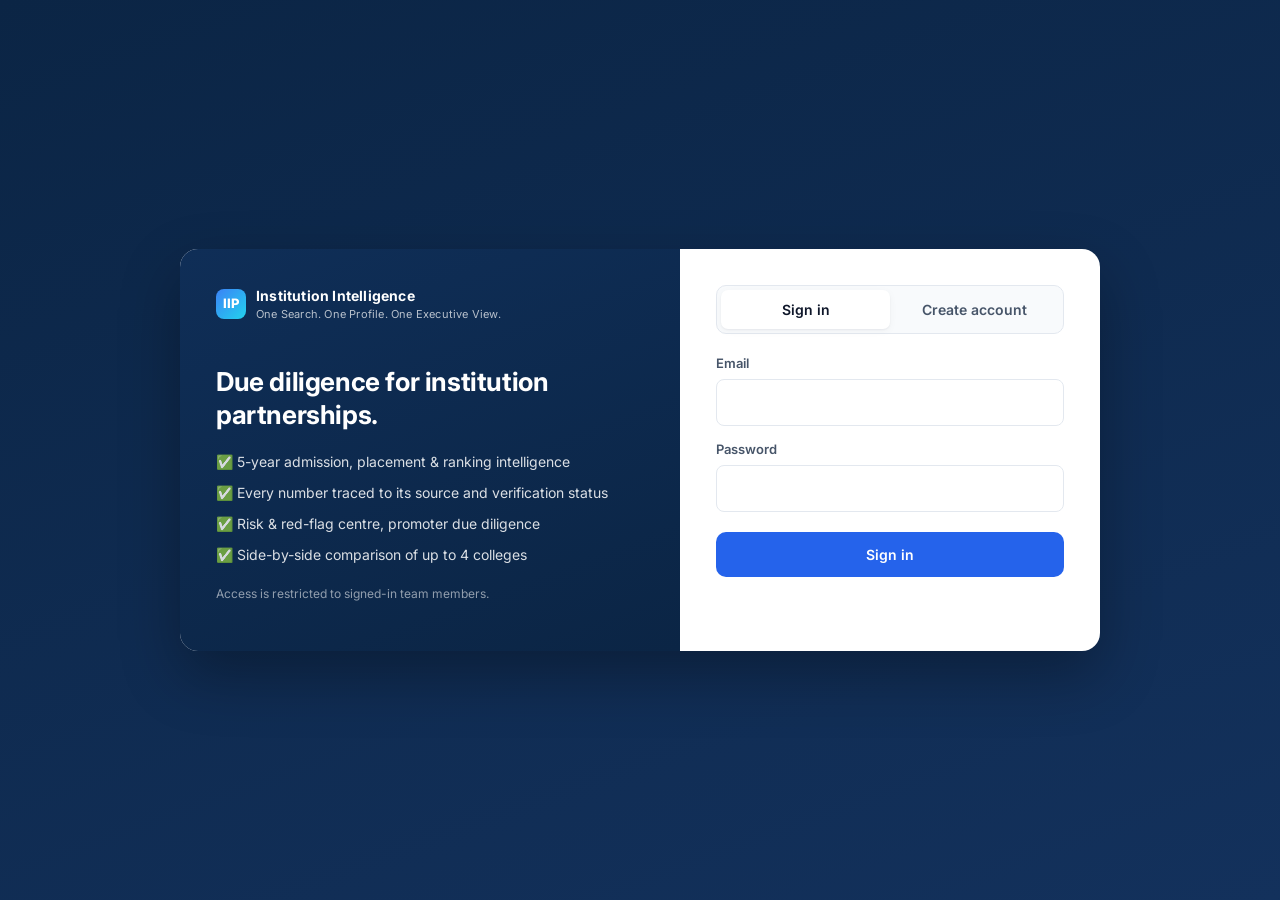
==== frontend/compare.html @ e21bea40 "Institution Intelligence Platform: frontend, Flask API, Supabase schema, deploy config Co-Authored-B" ====
<!DOCTYPE html>
<html lang="en">
<head>
  <meta charset="UTF-8">
  <meta name="viewport" content="width=device-width, initial-scale=1.0">
  <title>Compare Institutions · IIP</title>
  <link rel="preconnect" href="https://fonts.googleapis.com">
  <link href="https://fonts.googleapis.com/css2?family=Inter:wght@400;500;600;700;800&display=swap" rel="stylesheet">
  <link rel="stylesheet" href="css/styles.css">
</head>
<body>
  <header class="topbar">
    <a class="logo" href="index.html">
      <span class="logo-mark">IIP</span>
      <span>Institution Intelligence<small>One Search. One Profile. One Executive View.</small></span>
    </a>
    <nav class="topnav">
      <a href="index.html">Search</a>
      <a href="compare.html" class="active">Compare</a>
    </nav>
    <div class="user-menu" id="userMenu"></div>
  </header>
  <div class="sample-banner">Showing fictional sample data. No real institutions, people or organisations are represented.</div>

  <main class="container wide">
    <div class="section-head">
      <h2>⚖️ Compare institutions</h2>
      <button class="btn-ghost no-print" onclick="window.print()">🖨 Print comparison</button>
    </div>
    <div class="card picker no-print">
      <div class="picker-row" id="picked"></div>
      <select id="addSelect" aria-label="Add institution to compare"></select>
      <p class="small muted" style="margin:10px 0 0">Select 2–4 institutions. Best value in each row is highlighted in green. Hover values with a coloured dot to see their source.</p>
    </div>
    <div id="compare"></div>
  </main>

  <footer class="footer">Institution Intelligence Platform · College project prototype</footer>

  <script src="js/config.js"></script>
  <script src="js/utils.js"></script>
  <script src="js/auth.js"></script>
  <script src="js/api.js"></script>
  <script src="js/risk.js"></script>
  <script src="js/charts.js"></script>
  <script src="js/compare.js"></script>
</body>
</html>
---- frontend/css/styles.css ----
:root {
  --bg: #f4f6fa;
  --surface: #ffffff;
  --surface-2: #f8fafc;
  --border: #e3e8ef;
  --text: #0f172a;
  --text-2: #475569;
  --muted: #94a3b8;
  --brand: #0b2545;
  --brand-2: #13315c;
  --accent: #2563eb;
  --accent-soft: #e8efff;

  --green: #15803d;  --green-soft: #e7f6ec;
  --amber: #b45309;  --amber-soft: #fdf3e2;
  --red: #b91c1c;    --red-soft: #fdecec;
  --blue: #1d4ed8;   --blue-soft: #e8efff;
  --purple: #6d28d9; --purple-soft: #f1ebfe;

  --c1: #2563eb; --c2: #93b4f5; --c3: #0d9488; --c4: #f59e0b; --c5: #8b5cf6; --c6: #94a3b8;

  --radius: 12px;
  --shadow: 0 1px 2px rgba(15, 23, 42, .05), 0 2px 8px rgba(15, 23, 42, .04);
  --font: 'Inter', system-ui, -apple-system, 'Segoe UI', Roboto, sans-serif;
}

* { box-sizing: border-box; }
html { scroll-behavior: smooth; }
body { margin: 0; font-family: var(--font); background: var(--bg); color: var(--text); font-size: 14px; line-height: 1.5; }
a { color: var(--accent); text-decoration: none; }
a:hover { text-decoration: underline; }
h1, h2, h3, h4 { margin: 0; line-height: 1.25; }
.muted { color: var(--muted); }
.small { font-size: 12px; }
.num { font-variant-numeric: tabular-nums; }

/* ---------- Top bar ---------- */
.topbar {
  background: var(--brand); color: #fff; height: 60px; padding: 0 24px;
  display: flex; align-items: center; gap: 24px; position: sticky; top: 0; z-index: 50;
}
.logo { display: flex; align-items: center; gap: 10px; color: #fff; font-weight: 700; letter-spacing: .2px; }
.logo:hover { text-decoration: none; }
.logo-mark { width: 30px; height: 30px; border-radius: 8px; background: linear-gradient(135deg, #3b82f6, #22d3ee); display: grid; place-items: center; font-size: 13px; font-weight: 800; }
.logo small { display: block; font-weight: 400; font-size: 11px; opacity: .7; }
.topbar-search { flex: 1; max-width: 420px; position: relative; }
.topbar-search input { width: 100%; padding: 9px 14px 9px 36px; border-radius: 8px; border: 1px solid rgba(255,255,255,.15); background: rgba(255,255,255,.08); color: #fff; font: inherit; }
.topbar-search input::placeholder { color: rgba(255,255,255,.55); }
.topbar-search::before { content: '🔍'; position: absolute; left: 11px; top: 8px; font-size: 13px; opacity: .7; }

.sample-banner { background: var(--amber-soft); color: var(--amber); text-align: center; font-size: 12px; padding: 6px 16px; border-bottom: 1px solid #f6dfb5; }

/* ---------- Home ---------- */
.hero { background: linear-gradient(160deg, var(--brand) 0%, var(--brand-2) 100%); color: #fff; padding: 56px 24px 88px; text-align: center; }
.hero h1 { font-size: 34px; font-weight: 800; letter-spacing: -.5px; }
.hero p { color: rgba(255,255,255,.75); margin: 10px 0 0; font-size: 15px; }
.tagline { display: inline-block; margin-bottom: 14px; padding: 4px 12px; border-radius: 999px; background: rgba(255,255,255,.1); font-size: 12px; letter-spacing: .5px; text-transform: uppercase; }

.search-panel { max-width: 820px; margin: -52px auto 0; background: var(--surface); border-radius: 16px; box-shadow: 0 12px 32px rgba(15,23,42,.12); padding: 20px; position: relative; z-index: 2; }
.search-row { display: flex; gap: 10px; }
.search-row input { flex: 1; font: inherit; font-size: 16px; padding: 14px 16px; border: 1px solid var(--border); border-radius: 10px; outline: none; }
.search-row input:focus { border-color: var(--accent); box-shadow: 0 0 0 3px var(--accent-soft); }
.btn { font: inherit; font-weight: 600; border: 0; border-radius: 10px; padding: 0 22px; cursor: pointer; background: var(--accent); color: #fff; }
.btn:hover { filter: brightness(1.08); }
.btn-ghost { background: var(--surface); color: var(--text); border: 1px solid var(--border); padding: 8px 14px; border-radius: 8px; font-weight: 500; }
.chips { display: flex; flex-wrap: wrap; gap: 8px; margin-top: 14px; }
.chip { border: 1px solid var(--border); background: var(--surface-2); border-radius: 999px; padding: 5px 12px; font: inherit; font-size: 13px; cursor: pointer; color: var(--text-2); }
.chip.active { background: var(--accent); border-color: var(--accent); color: #fff; }
.suggest { position: absolute; left: 20px; right: 20px; top: 74px; background: var(--surface); border: 1px solid var(--border); border-radius: 10px; box-shadow: var(--shadow); overflow: hidden; display: none; z-index: 5; }
.suggest a { display: flex; justify-content: space-between; padding: 10px 14px; color: var(--text); border-bottom: 1px solid var(--border); }
.suggest a:hover, .suggest a.hl { background: var(--accent-soft); text-decoration: none; }
.suggest a span { color: var(--muted); font-size: 12px; }

.container { max-width: 1180px; margin: 0 auto; padding: 32px 24px 64px; }
.section-head { display: flex; align-items: baseline; justify-content: space-between; margin-bottom: 14px; }
.section-head h2 { font-size: 18px; }

.workflow { display: flex; flex-wrap: wrap; gap: 6px; align-items: center; justify-content: center; margin: 28px 0 8px; color: var(--text-2); font-size: 12px; }
.workflow span { background: var(--surface); border: 1px solid var(--border); padding: 5px 10px; border-radius: 6px; }
.workflow b { color: var(--muted); font-weight: 400; }

.results { display: grid; grid-template-columns: repeat(auto-fill, minmax(340px, 1fr)); gap: 16px; }
.inst-card { background: var(--surface); border: 1px solid var(--border); border-radius: var(--radius); padding: 18px; box-shadow: var(--shadow); color: var(--text); display: block; transition: transform .15s, box-shadow .15s; }
.inst-card:hover { text-decoration: none; transform: translateY(-2px); box-shadow: 0 8px 20px rgba(15,23,42,.08); }
.inst-card h3 { font-size: 15px; }
.inst-card .meta { color: var(--text-2); font-size: 12px; margin: 4px 0 14px; }
.inst-card .stats { display: grid; grid-template-columns: repeat(3, 1fr); gap: 10px; border-top: 1px solid var(--border); padding-top: 12px; }
.inst-card .stats div { font-size: 11px; color: var(--muted); text-transform: uppercase; letter-spacing: .4px; }
.inst-card .stats b { display: block; font-size: 16px; color: var(--text); text-transform: none; letter-spacing: 0; }
.card-top { display: flex; justify-content: space-between; gap: 12px; align-items: flex-start; }
.empty { text-align: center; padding: 48px; color: var(--text-2); background: var(--surface); border: 1px dashed var(--border); border-radius: var(--radius); }

.sources-grid { display: grid; grid-template-columns: repeat(auto-fit, minmax(200px, 1fr)); gap: 12px; margin-top: 40px; }
.source-layer { background: var(--surface); border: 1px solid var(--border); border-radius: var(--radius); padding: 14px 16px; }
.source-layer h4 { font-size: 13px; margin-bottom: 6px; }
.source-layer ul { margin: 0; padding-left: 16px; color: var(--text-2); font-size: 12px; }

/* ---------- Pills / badges ---------- */
.pill { display: inline-flex; align-items: center; gap: 5px; padding: 3px 10px; border-radius: 999px; font-size: 12px; font-weight: 600; white-space: nowrap; }
.pill.red, .flag.critical { background: var(--red-soft); color: var(--red); }
.pill.amber, .flag.attention { background: var(--amber-soft); color: var(--amber); }
.pill.green, .flag.ok { background: var(--green-soft); color: var(--green); }
.pill.blue { background: var(--blue-soft); color: var(--blue); }
.pill.grey { background: var(--surface-2); color: var(--text-2); border: 1px solid var(--border); }

.badge { display: inline-block; font-size: 11px; font-weight: 600; padding: 2px 8px; border-radius: 6px; white-space: nowrap; }
.st-verified { background: var(--green-soft); color: var(--green); }
.st-govt { background: var(--blue-soft); color: var(--blue); }
.st-self { background: var(--amber-soft); color: var(--amber); }
.st-unverified { background: var(--red-soft); color: var(--red); }
.st-internal { background: var(--purple-soft); color: var(--purple); }

/* Evidence value with tooltip */
.ev { position: relative; cursor: help; border-bottom: 1px dotted var(--muted); white-space: nowrap; outline: none; }
.ev-dot { display: inline-block; width: 7px; height: 7px; border-radius: 50%; margin-left: 5px; vertical-align: middle; position: relative; top: -1px; }
.ev-dot.st-verified { background: var(--green); }
.ev-dot.st-govt { background: var(--blue); }
.ev-dot.st-self { background: #f59e0b; }
.ev-dot.st-unverified { background: var(--red); }
.ev-dot.st-internal { background: var(--purple); }
.ev-tip { display: none; position: absolute; bottom: calc(100% + 8px); left: 50%; transform: translateX(-50%); background: #0f172a; color: #e2e8f0; font-size: 11.5px; font-weight: 400; line-height: 1.5; padding: 8px 10px; border-radius: 8px; white-space: nowrap; z-index: 40; box-shadow: 0 6px 16px rgba(0,0,0,.2); text-align: left; }
.ev-tip b { color: #fff; }
.ev:hover .ev-tip, .ev:focus .ev-tip { display: block; }

/* ---------- Profile layout ---------- */
.layout { display: grid; grid-template-columns: 220px 1fr; gap: 24px; max-width: 1320px; margin: 0 auto; padding: 24px; }
.sidenav { position: sticky; top: 84px; align-self: start; }
.sidenav a { display: flex; gap: 10px; align-items: center; padding: 8px 12px; border-radius: 8px; color: var(--text-2); font-size: 13px; }
.sidenav a:hover { background: var(--surface); text-decoration: none; color: var(--text); }
.sidenav a.active { background: var(--accent-soft); color: var(--accent); font-weight: 600; }
.sidenav .count { margin-left: auto; font-size: 11px; font-weight: 700; padding: 0 6px; border-radius: 999px; background: var(--red-soft); color: var(--red); }
.sidenav-actions { margin-top: 16px; padding-top: 16px; border-top: 1px solid var(--border); display: grid; gap: 8px; }

.profile-head { background: var(--surface); border: 1px solid var(--border); border-radius: var(--radius); padding: 22px 24px; box-shadow: var(--shadow); display: flex; gap: 20px; justify-content: space-between; align-items: flex-start; margin-bottom: 20px; }
.profile-head h1 { font-size: 22px; letter-spacing: -.3px; }
.profile-head .meta { color: var(--text-2); margin-top: 6px; display: flex; flex-wrap: wrap; gap: 6px 16px; font-size: 13px; }
.breadcrumb { font-size: 12px; color: var(--muted); margin-bottom: 8px; }

.card { background: var(--surface); border: 1px solid var(--border); border-radius: var(--radius); box-shadow: var(--shadow); padding: 20px 22px; margin-bottom: 20px; scroll-margin-top: 80px; }
.card > h2 { font-size: 17px; display: flex; align-items: center; gap: 10px; margin-bottom: 4px; }
.card > .sub { color: var(--text-2); font-size: 13px; margin: 0 0 18px; }
.card h3 { font-size: 13px; text-transform: uppercase; letter-spacing: .5px; color: var(--text-2); margin: 22px 0 10px; }

.grid-2 { display: grid; grid-template-columns: 1fr 1fr; gap: 20px; }
.grid-3 { display: grid; grid-template-columns: repeat(3, 1fr); gap: 16px; }
.grid-4 { display: grid; grid-template-columns: repeat(4, 1fr); gap: 12px; }

.kpi { background: var(--surface-2); border: 1px solid var(--border); border-radius: 10px; padding: 12px 14px; }
.kpi .k-label { font-size: 11px; text-transform: uppercase; letter-spacing: .5px; color: var(--muted); font-weight: 600; }
.kpi .k-value { font-size: 20px; font-weight: 700; margin-top: 4px; display: flex; align-items: center; gap: 8px; }
.kpi .k-sub { font-size: 12px; color: var(--text-2); margin-top: 2px; }

.panel { border: 1px solid var(--border); border-radius: 10px; padding: 14px 16px; }
.panel h4 { font-size: 12px; text-transform: uppercase; letter-spacing: .5px; color: var(--text-2); margin-bottom: 10px; }

/* Executive view */
.exec-grid { display: grid; grid-template-columns: 1.1fr 1fr 1fr; gap: 16px; }
.kv { width: 100%; border-collapse: collapse; }
.kv td { padding: 6px 0; border-bottom: 1px solid var(--border); vertical-align: top; }
.kv tr:last-child td { border-bottom: 0; }
.kv td:first-child { color: var(--text-2); width: 50%; }
.kv td:last-child { font-weight: 600; text-align: right; }
.reg-strip { display: flex; flex-wrap: wrap; gap: 8px; }
.ceo { display: grid; grid-template-columns: repeat(5, 1fr); gap: 10px; margin-top: 16px; }
.ceo div { background: var(--brand); color: #fff; border-radius: 10px; padding: 12px; text-align: center; }
.ceo span { display: block; font-size: 11px; opacity: .7; text-transform: uppercase; letter-spacing: .5px; }
.ceo b { display: block; font-size: 15px; margin-top: 4px; }
.risk-list { list-style: none; margin: 0; padding: 0; display: grid; gap: 6px; }
.risk-list li { font-size: 13px; padding: 6px 10px; border-radius: 8px; }

.trend { font-weight: 800; }
.trend.up { color: var(--green); }
.trend.down { color: var(--red); }
.trend.flat { color: var(--amber); }

/* Tables */
.table-wrap { overflow-x: auto; }
table.data { width: 100%; border-collapse: collapse; font-size: 13px; }
table.data th { text-align: left; font-size: 11px; text-transform: uppercase; letter-spacing: .5px; color: var(--text-2); font-weight: 600; padding: 9px 10px; background: var(--surface-2); border-bottom: 1px solid var(--border); white-space: nowrap; }
table.data td { padding: 10px; border-bottom: 1px solid var(--border); }
table.data td:first-child { white-space: nowrap; }
table.data td.r, table.data th.r { text-align: right; }
table.data tr:last-child td { border-bottom: 0; }
table.data tr.dim td { color: var(--muted); }

/* Variance callout */
.variance { display: grid; grid-template-columns: repeat(3, 1fr) 1.4fr; border: 1px solid var(--border); border-radius: 10px; overflow: hidden; }
.variance > div { padding: 14px 16px; border-right: 1px solid var(--border); }
.variance > div:last-child { border-right: 0; }
.variance .k-label { font-size: 11px; text-transform: uppercase; letter-spacing: .5px; color: var(--muted); font-weight: 600; }
.variance .k-value { font-size: 20px; font-weight: 700; margin-top: 4px; }
.variance .verdict { display: flex; align-items: center; }

/* Charts */
.chart { width: 100%; height: auto; display: block; }
.chart .grid { stroke: var(--border); }
.chart .axis { fill: var(--muted); font-size: 14px; font-family: var(--font); }
.chart .pt-label { fill: var(--text-2); font-size: 13px; font-weight: 600; font-family: var(--font); }
.chart .line { fill: none; stroke-width: 2.5; }
.chart .line.dashed { stroke-dasharray: 6 5; }
.legend { display: flex; flex-wrap: wrap; gap: 14px; font-size: 12px; color: var(--text-2); margin-top: 6px; }
.legend i { display: inline-block; width: 12px; height: 10px; border-radius: 3px; margin-right: 6px; vertical-align: middle; }
.donut-wrap { display: flex; align-items: center; gap: 20px; }
.donut { width: 140px; flex-shrink: 0; }
.donut-legend { list-style: none; padding: 0; margin: 0; display: grid; gap: 6px; flex: 1; font-size: 13px; }
.donut-legend li { display: flex; align-items: center; gap: 8px; }
.donut-legend i { width: 10px; height: 10px; border-radius: 3px; }
.donut-legend b { margin-left: auto; }
.hbars { display: grid; gap: 8px; }
.hbar { display: grid; grid-template-columns: minmax(90px, 32%) 1fr 72px; gap: 10px; align-items: center; font-size: 13px; }
.hbar-label { line-height: 1.6; }
.hbar-track { height: 10px; background: var(--surface-2); border: 1px solid var(--border); border-radius: 999px; overflow: hidden; }
.hbar-fill { display: block; height: 100%; background: var(--c1); border-radius: 999px; }
.hbar-fill.warn { background: var(--c4); }
.hbar-fill.bad { background: var(--red); }
.hbar-val { text-align: right; font-variant-numeric: tabular-nums; color: var(--text-2); }
.spark { width: 90px; height: 26px; }
.spark polyline { fill: none; stroke-width: 2; }

.tag { font-size: 10px; font-weight: 700; padding: 1px 6px; border-radius: 4px; margin-left: 6px; text-transform: uppercase; }
.tag.new { background: var(--green-soft); color: var(--green); }
.tag.disc { background: var(--red-soft); color: var(--red); }

/* NIRF timeline */
.timeline { display: grid; grid-template-columns: 140px repeat(5, 1fr); align-items: center; gap: 0; border: 1px solid var(--border); border-radius: 10px; overflow: hidden; }
.timeline > div { padding: 10px 12px; border-bottom: 1px solid var(--border); font-size: 13px; text-align: center; }
.timeline > div.tl-cat { text-align: left; font-weight: 600; background: var(--surface-2); }
.timeline > div.tl-head { background: var(--surface-2); font-size: 11px; color: var(--text-2); font-weight: 600; text-transform: uppercase; }
.timeline .nr { color: var(--muted); }
.timeline .rk { font-weight: 700; color: var(--accent); }

/* Recruiter chips */
.tags { display: flex; flex-wrap: wrap; gap: 6px; }
.tags span { background: var(--surface-2); border: 1px solid var(--border); padding: 4px 10px; border-radius: 6px; font-size: 12px; }

/* Legal */
.legal-legend { display: grid; grid-template-columns: repeat(4, 1fr); gap: 8px; margin-bottom: 14px; }
.legal-legend div { font-size: 11.5px; color: var(--text-2); padding: 8px 10px; background: var(--surface-2); border-radius: 8px; border: 1px solid var(--border); }
.legal-legend b { display: block; color: var(--text); font-size: 12px; }
.ltype { font-size: 11px; font-weight: 700; padding: 2px 8px; border-radius: 6px; white-space: nowrap; }
.ltype.sev0 { background: var(--green-soft); color: var(--green); }
.ltype.sev1 { background: var(--surface-2); color: var(--text-2); border: 1px solid var(--border); }
.ltype.sev2 { background: var(--amber-soft); color: var(--amber); }
.ltype.sev3, .ltype.sev4 { background: var(--red-soft); color: var(--red); }
.people { display: grid; gap: 6px; }
.people div { display: flex; justify-content: space-between; font-size: 13px; border-bottom: 1px dashed var(--border); padding-bottom: 6px; }
.people span { color: var(--text-2); }
.callout { background: var(--surface-2); border-left: 3px solid var(--accent); padding: 10px 14px; border-radius: 0 8px 8px 0; font-size: 13px; color: var(--text-2); }

/* Risk centre */
.risk-cols { display: grid; grid-template-columns: repeat(3, 1fr); gap: 16px; }
.risk-col h4 { font-size: 13px; margin-bottom: 10px; display: flex; align-items: center; gap: 8px; }
.flag { border-radius: 10px; padding: 10px 12px; margin-bottom: 8px; }
.flag b { display: block; font-size: 13px; }
.flag p { margin: 2px 0 0; font-size: 12px; opacity: .9; }
.flag a { font-size: 11px; color: inherit; text-decoration: underline; }
.criteria { list-style: none; padding: 0; margin: 0; display: grid; gap: 4px; font-size: 13px; }

/* Source filter */
.filter-row { display: flex; gap: 8px; flex-wrap: wrap; margin-bottom: 12px; }

.loading { padding: 80px; text-align: center; color: var(--muted); }
.footer { text-align: center; color: var(--muted); font-size: 12px; padding: 24px; }

/* ---------- Top nav + user menu ---------- */
.topnav { display: flex; gap: 4px; }
.topnav a { color: rgba(255,255,255,.7); padding: 6px 12px; border-radius: 8px; font-weight: 500; }
.topnav a:hover { color: #fff; background: rgba(255,255,255,.08); text-decoration: none; }
.topnav a.active { color: #fff; background: rgba(255,255,255,.14); }
.topbar-search { margin-left: auto; }
.user-menu { margin-left: auto; display: flex; align-items: center; gap: 10px; color: #fff; font-size: 13px; white-space: nowrap; }
.topbar-search + .user-menu { margin-left: 0; }
.avatar { width: 30px; height: 30px; border-radius: 50%; background: linear-gradient(135deg, #3b82f6, #22d3ee); display: grid; place-items: center; font-weight: 700; }
.link-btn { background: none; border: 0; color: inherit; font: inherit; cursor: pointer; text-decoration: underline; opacity: .8; padding: 0; }
.link-btn:hover { opacity: 1; }
.btn { display: inline-flex; align-items: center; justify-content: center; }
a.btn:hover { text-decoration: none; }
.btn.disabled { opacity: .45; cursor: not-allowed; }
.btn-block { width: 100%; padding: 12px; }

/* ---------- Result card + compare toggle ---------- */
.inst-card { position: relative; }
.card-link { color: var(--text); }
.card-link::after { content: ''; position: absolute; inset: 0; border-radius: var(--radius); }
.card-link:hover { text-decoration: none; }
.cmp-toggle { position: relative; z-index: 1; display: inline-flex; align-items: center; gap: 6px; margin-top: 12px; font-size: 12px; color: var(--text-2); cursor: pointer; padding: 4px 10px 4px 6px; border: 1px solid var(--border); border-radius: 999px; background: var(--surface-2); }
.cmp-toggle:has(input:checked) { background: var(--accent-soft); border-color: var(--accent); color: var(--accent); font-weight: 600; }
.compare-tray { position: fixed; bottom: 20px; left: 50%; transform: translateX(-50%); z-index: 60; background: var(--brand); color: #fff; border-radius: 14px; padding: 10px 10px 10px 18px; display: flex; align-items: center; gap: 14px; box-shadow: 0 12px 32px rgba(15,23,42,.3); max-width: calc(100% - 32px); }
.compare-tray[hidden] { display: none; }
.compare-tray .tray-items { display: flex; gap: 6px; flex-wrap: wrap; }
.compare-tray .btn { padding: 9px 18px; }

/* ---------- Compare page ---------- */
.container.wide { max-width: 1320px; }
.picker { display: flex; flex-wrap: wrap; align-items: center; gap: 12px; }
.picker > p { flex-basis: 100%; }
.picker-row { display: flex; flex-wrap: wrap; gap: 8px; flex: 1; }
.picker select { font: inherit; padding: 9px 12px; border: 1px solid var(--border); border-radius: 8px; background: var(--surface); min-width: 280px; }
.pick-chip { display: inline-flex; align-items: center; gap: 8px; padding: 6px 6px 6px 12px; border: 1px solid var(--border); border-radius: 999px; background: var(--surface-2); font-weight: 500; }
.pick-chip button { border: 0; background: var(--border); width: 22px; height: 22px; border-radius: 50%; cursor: pointer; font-size: 14px; line-height: 1; color: var(--text-2); }
.pick-chip button:hover { background: var(--red-soft); color: var(--red); }
.dot { display: inline-block; width: 10px; height: 10px; border-radius: 50%; flex-shrink: 0; }
table.cmp-table th { vertical-align: top; text-transform: none; letter-spacing: 0; font-size: 13px; min-width: 200px; white-space: normal; }
.cmp-table th.row-label, .cmp-table td.row-label { min-width: 200px; color: var(--text-2); font-weight: 500; }
.cmp-head { display: flex; align-items: center; gap: 8px; font-weight: 700; }
.cmp-head a { color: var(--text); }
.cmp-table tr.group td { background: var(--surface-2); font-size: 11px; text-transform: uppercase; letter-spacing: .6px; font-weight: 700; color: var(--brand-2); padding: 8px 10px; }
.cmp-table td.best { background: var(--green-soft); font-weight: 700; }
.cmp-table td.best::after { content: ' ★'; color: var(--green); font-size: 11px; }
.cmp-flags { display: grid; gap: 16px; }
.cmp-flags h4 { display: flex; align-items: center; gap: 8px; margin-bottom: 10px; font-size: 14px; }

/* ---------- Auth page ---------- */
.auth-page { background: linear-gradient(160deg, var(--brand) 0%, var(--brand-2) 100%); min-height: 100vh; display: grid; place-items: center; padding: 24px 16px; }
.auth-shell { display: grid; grid-template-columns: 1fr 420px; max-width: 920px; width: 100%; background: var(--surface); border-radius: 18px; overflow: hidden; box-shadow: 0 24px 60px rgba(0,0,0,.3); }
.auth-brand { background: linear-gradient(160deg, #0f2e57, #0b2545); color: #fff; padding: 36px; display: flex; flex-direction: column; gap: 20px; }
.auth-brand h1 { font-size: 26px; letter-spacing: -.4px; margin-top: 24px; }
.auth-brand ul { list-style: none; padding: 0; margin: 0; display: grid; gap: 10px; color: rgba(255,255,255,.85); }
.auth-brand .small { color: rgba(255,255,255,.55); margin-top: auto; }
.auth-card { padding: 36px; }
.auth-tabs { display: grid; grid-template-columns: 1fr 1fr; background: var(--surface-2); border: 1px solid var(--border); border-radius: 10px; padding: 4px; margin-bottom: 20px; }
.auth-tabs button { font: inherit; font-weight: 600; border: 0; background: none; padding: 9px; border-radius: 7px; cursor: pointer; color: var(--text-2); }
.auth-tabs button.active { background: var(--surface); color: var(--text); box-shadow: var(--shadow); }
.auth-form { display: grid; gap: 14px; }
.auth-form[hidden] { display: none; }
.auth-form label { display: grid; gap: 6px; font-size: 13px; font-weight: 600; color: var(--text-2); }
.auth-form input { font: inherit; font-size: 15px; padding: 11px 12px; border: 1px solid var(--border); border-radius: 8px; color: var(--text); }
.auth-form input:focus { outline: none; border-color: var(--accent); box-shadow: 0 0 0 3px var(--accent-soft); }
.auth-form .hint { font-weight: 400; font-size: 12px; color: var(--muted); }
.auth-form .btn { margin-top: 6px; }
.btn:disabled { opacity: .6; cursor: wait; }
.alert { padding: 10px 12px; border-radius: 8px; font-size: 13px; margin-bottom: 14px; }
.alert.error { background: var(--red-soft); color: var(--red); }
.alert.success { background: var(--green-soft); color: var(--green); }

/* ---------- Responsive ---------- */
@media (max-width: 1100px) {
  .exec-grid { grid-template-columns: 1fr 1fr; }
  .exec-grid > :first-child { grid-column: 1 / -1; }
  .grid-4 { grid-template-columns: repeat(2, 1fr); }
}
@media (max-width: 900px) {
  .layout { grid-template-columns: 1fr; padding: 16px; }
  .sidenav { position: static; display: flex; overflow-x: auto; gap: 4px; }
  .sidenav a { white-space: nowrap; }
  .sidenav-actions { display: none; }
  .grid-2, .grid-3, .exec-grid, .risk-cols { grid-template-columns: 1fr; }
  .ceo { grid-template-columns: repeat(2, 1fr); }
  .variance { grid-template-columns: 1fr 1fr; }
  .legal-legend { grid-template-columns: 1fr 1fr; }
  .profile-head { flex-direction: column; }
  .topbar-search { display: none; }
  .topnav a { padding: 6px 8px; }
  .user-name { display: none; }
  .auth-shell { grid-template-columns: 1fr; }
  .auth-brand { display: none; }
}
@media (max-width: 560px) {
  .container { padding: 24px 16px; }
  .hero h1 { font-size: 26px; }
  .search-row { flex-direction: column; }
  .search-row .btn { padding: 12px; }
  .results { grid-template-columns: 1fr; }
  .grid-4 { grid-template-columns: 1fr 1fr; }
  .hbar { grid-template-columns: 110px 1fr 70px; }
  .timeline { grid-template-columns: 100px repeat(5, 1fr); font-size: 11px; }
}

/* ---------- Print = Executive Brief ---------- */
@media print {
  .topbar, .sidenav, .sample-banner, .no-print { display: none !important; }
  .layout { display: block; padding: 0; }
  body { background: #fff; font-size: 12px; }
  .card, .profile-head { box-shadow: none; break-inside: avoid; }
  .ev { border-bottom: 0; }
  .ev-tip { display: none !important; }
}
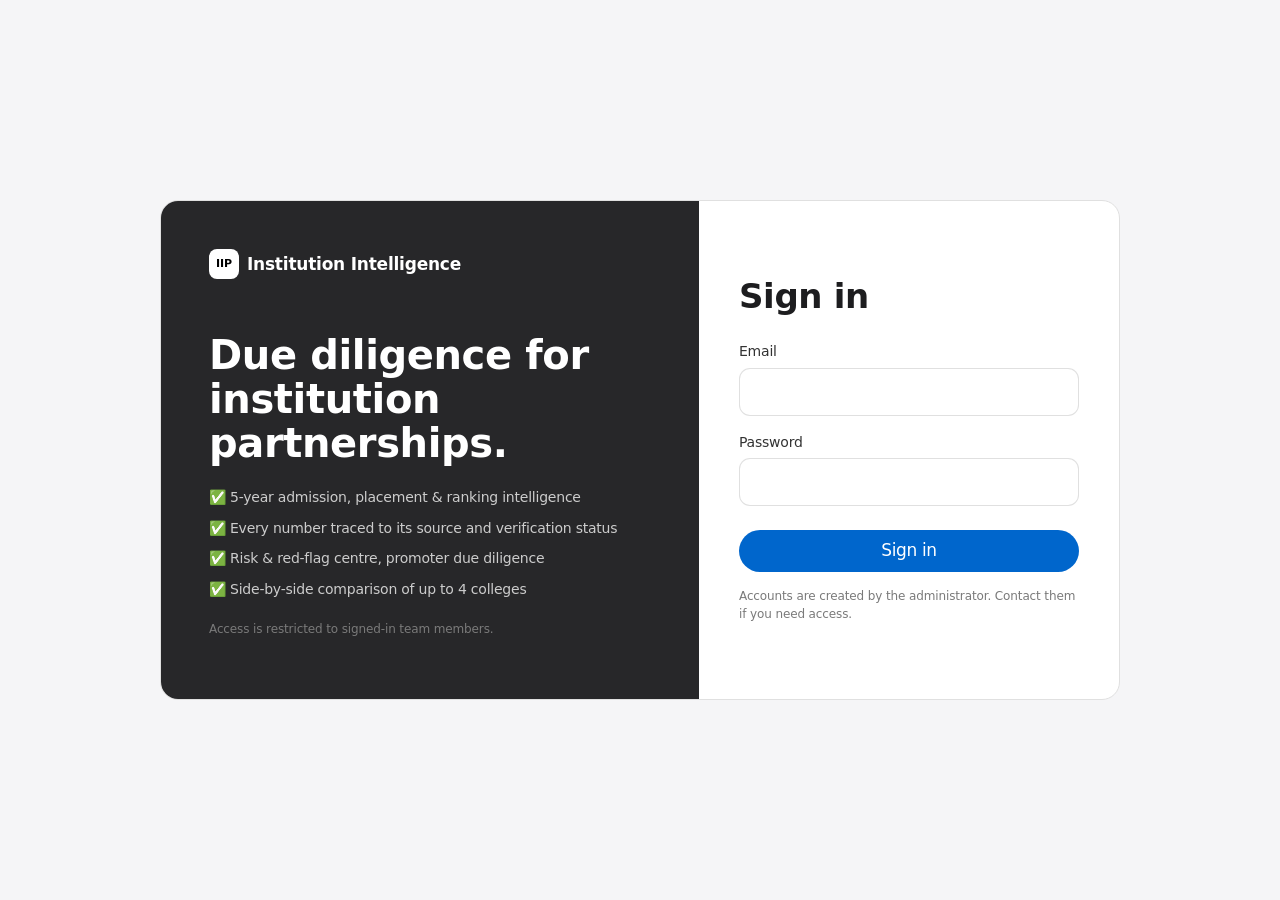
==== commit 14be88ea: "Redesign frontend: gallery-style tiles, single Action Blue accent, tight display type Co-Authored-By" ====
--- a/frontend/compare.html
+++ b/frontend/compare.html
@@ -5,7 +5,7 @@
   <meta name="viewport" content="width=device-width, initial-scale=1.0">
   <title>Compare Institutions · IIP</title>
   <link rel="preconnect" href="https://fonts.googleapis.com">
-  <link href="https://fonts.googleapis.com/css2?family=Inter:wght@400;500;600;700;800&display=swap" rel="stylesheet">
+  <link href="https://fonts.googleapis.com/css2?family=Inter:wght@300;400;600;700&display=swap" rel="stylesheet">
   <link rel="stylesheet" href="css/styles.css">
 </head>
 <body>
@@ -20,22 +20,30 @@
     </nav>
     <div class="user-menu" id="userMenu"></div>
   </header>
-  <div class="sample-banner">Showing fictional sample data. No real institutions, people or organisations are represented.</div>
 
-  <main class="container wide">
-    <div class="section-head">
-      <h2>⚖️ Compare institutions</h2>
-      <button class="btn-ghost no-print" onclick="window.print()">🖨 Print comparison</button>
+  <div class="subnav">
+    <span class="subnav-title">Compare</span>
+    <div class="subnav-actions">
+      <a href="index.html">Find institutions</a>
+      <button type="button" class="btn" onclick="window.print()">Print comparison</button>
     </div>
+  </div>
+
+  <section class="tile tile-parchment" style="padding-bottom:40px">
+    <h1>Side by side.</h1>
+    <p class="lead">Choose two to four institutions. The strongest value in every row is highlighted.</p>
+  </section>
+
+  <main class="container wide" style="padding-top:0">
     <div class="card picker no-print">
       <div class="picker-row" id="picked"></div>
       <select id="addSelect" aria-label="Add institution to compare"></select>
-      <p class="small muted" style="margin:10px 0 0">Select 2–4 institutions. Best value in each row is highlighted in green. Hover values with a coloured dot to see their source.</p>
+      <p class="small muted" style="margin:4px 0 0">Hover any value with a coloured dot to see its source and verification status.</p>
     </div>
     <div id="compare"></div>
   </main>
 
-  <footer class="footer">Institution Intelligence Platform · College project prototype</footer>
+  <footer class="footer">Institution Intelligence Platform · Fictional sample data — no real institutions, people or organisations are represented.</footer>
 
   <script src="js/config.js"></script>
   <script src="js/utils.js"></script>
--- a/frontend/css/styles.css
+++ b/frontend/css/styles.css
@@ -1,377 +1,550 @@
+/*
+ * Design language: photography-free "gallery" chassis — near-invisible UI,
+ * alternating light / parchment / near-black full-bleed tiles, tight display type,
+ * one interactive colour (Action Blue). Status colours are reserved for risk meaning only.
+ */
 :root {
-  --bg: #f4f6fa;
-  --surface: #ffffff;
-  --surface-2: #f8fafc;
-  --border: #e3e8ef;
-  --text: #0f172a;
-  --text-2: #475569;
-  --muted: #94a3b8;
-  --brand: #0b2545;
-  --brand-2: #13315c;
-  --accent: #2563eb;
-  --accent-soft: #e8efff;
-
-  --green: #15803d;  --green-soft: #e7f6ec;
-  --amber: #b45309;  --amber-soft: #fdf3e2;
-  --red: #b91c1c;    --red-soft: #fdecec;
-  --blue: #1d4ed8;   --blue-soft: #e8efff;
-  --purple: #6d28d9; --purple-soft: #f1ebfe;
-
-  --c1: #2563eb; --c2: #93b4f5; --c3: #0d9488; --c4: #f59e0b; --c5: #8b5cf6; --c6: #94a3b8;
-
-  --radius: 12px;
-  --shadow: 0 1px 2px rgba(15, 23, 42, .05), 0 2px 8px rgba(15, 23, 42, .04);
-  --font: 'Inter', system-ui, -apple-system, 'Segoe UI', Roboto, sans-serif;
+  /* Interactive — the single accent */
+  --primary: #0066cc;
+  --primary-focus: #0071e3;
+  --primary-on-dark: #2997ff;
+
+  /* Text */
+  --ink: #1d1d1f;
+  --ink-80: #333333;
+  --ink-48: #7a7a7a;
+  --body-on-dark: #ffffff;
+  --body-muted-dark: #cccccc;
+
+  /* Surfaces */
+  --canvas: #ffffff;
+  --parchment: #f5f5f7;
+  --pearl: #fafafc;
+  --tile-1: #272729;
+  --tile-2: #2a2a2c;
+  --tile-3: #252527;
+  --black: #000000;
+  --chip: #d2d2d7;
+
+  /* Lines */
+  --divider-soft: #f0f0f0;
+  --hairline: #e0e0e0;
+
+  /* Status (meaning only — never used for interaction) */
+  --green: #1f7a35;  --green-soft: #e8f5ec;
+  --amber: #a35200;  --amber-soft: #fdf3e3;
+  --red: #c4001a;    --red-soft: #fdecee;
+  --govt: #0066cc;   --govt-soft: #e9f1fb;
+  --purple: #7b3db5; --purple-soft: #f3ecfa;
+
+  /* Data-viz series */
+  --c1: #0066cc; --c2: #a9c8ef; --c3: #1d1d1f; --c4: #d68a00; --c5: #8e8e93; --c6: #c7c7cc;
+
+  /* Shape & type */
+  --r-xs: 5px; --r-sm: 8px; --r-md: 11px; --r-lg: 18px; --r-pill: 9999px;
+  --font-display: system-ui, -apple-system, BlinkMacSystemFont, 'Inter', 'Segoe UI', Roboto, sans-serif;
+  --font-text: system-ui, -apple-system, BlinkMacSystemFont, 'Inter', 'Segoe UI', Roboto, sans-serif;
+  --product-shadow: rgba(0, 0, 0, 0.22) 3px 5px 30px 0;
+  --page: 1280px;
+  --gutter: max(22px, calc((100% - var(--page)) / 2));
+
+  /* Legacy aliases used by inline styles in JS-rendered markup */
+  --surface: var(--canvas); --surface-2: var(--pearl); --border: var(--hairline);
+  --text: var(--ink); --text-2: var(--ink-80); --muted: var(--ink-48);
+  --accent: var(--primary); --accent-soft: #e9f1fb; --brand: var(--tile-1); --brand-2: var(--ink);
 }
 
 * { box-sizing: border-box; }
-html { scroll-behavior: smooth; }
-body { margin: 0; font-family: var(--font); background: var(--bg); color: var(--text); font-size: 14px; line-height: 1.5; }
-a { color: var(--accent); text-decoration: none; }
+html { scroll-behavior: smooth; -webkit-text-size-adjust: 100%; }
+body {
+  margin: 0; background: var(--parchment); color: var(--ink);
+  font-family: var(--font-text); font-size: 17px; line-height: 1.47; letter-spacing: -0.374px;
+  font-feature-settings: "ss03"; -webkit-font-smoothing: antialiased;
+}
+a { color: var(--primary); text-decoration: none; }
 a:hover { text-decoration: underline; }
-h1, h2, h3, h4 { margin: 0; line-height: 1.25; }
-.muted { color: var(--muted); }
-.small { font-size: 12px; }
+h1, h2, h3, h4 { margin: 0; font-family: var(--font-display); font-weight: 600; color: inherit; }
+.muted { color: var(--ink-48); }
+.small { font-size: 12px; letter-spacing: -0.12px; }
 .num { font-variant-numeric: tabular-nums; }
-
-/* ---------- Top bar ---------- */
+button { font-family: inherit; }
+:focus-visible { outline: 2px solid var(--primary-focus); outline-offset: 2px; }
+
+/* ============================================================ Global nav */
 .topbar {
-  background: var(--brand); color: #fff; height: 60px; padding: 0 24px;
-  display: flex; align-items: center; gap: 24px; position: sticky; top: 0; z-index: 50;
-}
-.logo { display: flex; align-items: center; gap: 10px; color: #fff; font-weight: 700; letter-spacing: .2px; }
+  background: var(--black); color: var(--body-on-dark); height: 44px; padding: 0 var(--gutter);
+  display: flex; align-items: center; gap: 28px; position: sticky; top: 0; z-index: 50;
+  font-size: 12px; letter-spacing: -0.12px;
+}
+.logo { display: flex; align-items: center; gap: 8px; color: var(--body-on-dark); font-size: 14px; font-weight: 600; letter-spacing: -0.224px; }
 .logo:hover { text-decoration: none; }
-.logo-mark { width: 30px; height: 30px; border-radius: 8px; background: linear-gradient(135deg, #3b82f6, #22d3ee); display: grid; place-items: center; font-size: 13px; font-weight: 800; }
-.logo small { display: block; font-weight: 400; font-size: 11px; opacity: .7; }
-.topbar-search { flex: 1; max-width: 420px; position: relative; }
-.topbar-search input { width: 100%; padding: 9px 14px 9px 36px; border-radius: 8px; border: 1px solid rgba(255,255,255,.15); background: rgba(255,255,255,.08); color: #fff; font: inherit; }
-.topbar-search input::placeholder { color: rgba(255,255,255,.55); }
-.topbar-search::before { content: '🔍'; position: absolute; left: 11px; top: 8px; font-size: 13px; opacity: .7; }
-
-.sample-banner { background: var(--amber-soft); color: var(--amber); text-align: center; font-size: 12px; padding: 6px 16px; border-bottom: 1px solid #f6dfb5; }
-
-/* ---------- Home ---------- */
-.hero { background: linear-gradient(160deg, var(--brand) 0%, var(--brand-2) 100%); color: #fff; padding: 56px 24px 88px; text-align: center; }
-.hero h1 { font-size: 34px; font-weight: 800; letter-spacing: -.5px; }
-.hero p { color: rgba(255,255,255,.75); margin: 10px 0 0; font-size: 15px; }
-.tagline { display: inline-block; margin-bottom: 14px; padding: 4px 12px; border-radius: 999px; background: rgba(255,255,255,.1); font-size: 12px; letter-spacing: .5px; text-transform: uppercase; }
-
-.search-panel { max-width: 820px; margin: -52px auto 0; background: var(--surface); border-radius: 16px; box-shadow: 0 12px 32px rgba(15,23,42,.12); padding: 20px; position: relative; z-index: 2; }
+.logo small { display: none; }
+.logo-mark {
+  width: 22px; height: 22px; border-radius: 6px; background: var(--canvas); color: var(--black);
+  display: grid; place-items: center; font-size: 9px; font-weight: 700; letter-spacing: 0;
+}
+.topnav { display: flex; gap: 22px; }
+.topnav a { color: var(--body-muted-dark); font-size: 12px; }
+.topnav a:hover { color: var(--body-on-dark); text-decoration: none; }
+.topnav a.active { color: var(--body-on-dark); }
+.topbar-search { flex: 1; max-width: 260px; margin-left: auto; position: relative; }
+.topbar-search input {
+  width: 100%; height: 28px; padding: 0 14px 0 30px; border-radius: var(--r-pill); border: 0;
+  background: var(--tile-1); color: var(--body-on-dark); font: inherit; font-size: 12px;
+}
+.topbar-search input::placeholder { color: var(--ink-48); }
+.topbar-search::before { content: '⌕'; position: absolute; left: 11px; top: 4px; font-size: 15px; color: var(--ink-48); }
+.user-menu { margin-left: auto; display: flex; align-items: center; gap: 10px; color: var(--body-muted-dark); font-size: 12px; white-space: nowrap; }
+.topbar-search + .user-menu { margin-left: 0; }
+.avatar { width: 22px; height: 22px; border-radius: 50%; background: var(--ink-80); color: var(--body-on-dark); display: grid; place-items: center; font-size: 10px; font-weight: 600; }
+.link-btn { background: none; border: 0; color: var(--body-on-dark); font: inherit; cursor: pointer; padding: 0; }
+.link-btn:hover { text-decoration: underline; }
+
+/* Frosted sub-nav */
+.subnav {
+  position: sticky; top: 44px; z-index: 45; height: 52px;
+  background: rgba(245, 245, 247, .8); -webkit-backdrop-filter: saturate(180%) blur(20px); backdrop-filter: saturate(180%) blur(20px);
+  border-bottom: 1px solid rgba(0, 0, 0, .08);
+  display: flex; align-items: center; gap: 24px; padding: 0 var(--gutter);
+}
+.subnav-title { font-family: var(--font-display); font-size: 21px; font-weight: 600; letter-spacing: 0.231px; white-space: nowrap; overflow: hidden; text-overflow: ellipsis; }
+.subnav-actions { margin-left: auto; display: flex; align-items: center; gap: 18px; font-size: 12px; }
+.subnav-actions a:not(.btn), .subnav-actions .text-btn { font-size: 12px; color: var(--ink-80); }
+.subnav .btn { padding: 4px 12px; font-size: 12px; min-height: 0; }
+
+.sample-banner {
+  background: var(--parchment); color: var(--ink-48); text-align: center;
+  font-size: 12px; letter-spacing: -0.12px; padding: 10px 16px;
+}
+
+/* ============================================================ Buttons */
+.btn {
+  display: inline-flex; align-items: center; justify-content: center; gap: 6px;
+  font: inherit; font-size: 17px; font-weight: 400; letter-spacing: -0.374px; line-height: 1.17;
+  border: 0; border-radius: var(--r-pill); padding: 11px 22px; cursor: pointer;
+  background: var(--primary); color: #fff; transition: transform .12s ease;
+}
+.btn:hover { text-decoration: none; }
+.btn:active { transform: scale(.95); }
+.btn:disabled { opacity: .5; cursor: wait; }
+.btn.disabled { opacity: .4; cursor: not-allowed; }
+.btn-block { width: 100%; }
+.btn-ghost {
+  display: inline-flex; align-items: center; justify-content: center; gap: 6px;
+  font: inherit; font-size: 14px; letter-spacing: -0.224px; cursor: pointer;
+  background: transparent; color: var(--primary); border: 1px solid var(--primary);
+  border-radius: var(--r-pill); padding: 7px 16px; transition: transform .12s ease;
+}
+.btn-ghost:hover { text-decoration: none; }
+.btn-ghost:active { transform: scale(.95); }
+.btn-ghost:disabled { color: var(--ink-48); border-color: var(--hairline); cursor: not-allowed; }
+.text-btn { background: none; border: 0; padding: 0; font: inherit; color: var(--primary); cursor: pointer; }
+.text-btn:hover { text-decoration: underline; }
+
+/* Option chips (filters) */
+.chips { display: flex; flex-wrap: wrap; justify-content: center; gap: 8px; margin-top: 18px; }
+.chip {
+  border: 1px solid var(--hairline); background: var(--canvas); border-radius: var(--r-pill);
+  padding: 7px 16px; font: inherit; font-size: 14px; letter-spacing: -0.224px; cursor: pointer; color: var(--ink);
+  transition: transform .12s ease;
+}
+.chip:active { transform: scale(.95); }
+.chip.active { border: 2px solid var(--primary-focus); padding: 6px 15px; }
+
+/* ============================================================ Tiles */
+.tile { padding: 80px 22px; text-align: center; }
+.tile-light { background: var(--canvas); }
+.tile-parchment { background: var(--parchment); }
+.tile-dark { background: var(--tile-1); color: var(--body-on-dark); }
+.tile-dark a { color: var(--primary-on-dark); }
+.tile .eyebrow { font-family: var(--font-display); font-size: 21px; font-weight: 600; letter-spacing: 0.231px; margin: 0 0 8px; }
+.tile h1 { font-size: 56px; line-height: 1.07; letter-spacing: -0.28px; }
+.tile h2 { font-size: 40px; line-height: 1.1; }
+.tile .lead { font-family: var(--font-display); font-size: 28px; font-weight: 400; line-height: 1.14; letter-spacing: 0.196px; margin: 10px 0 0; color: inherit; max-width: 860px; margin-left: auto; margin-right: auto; }
+.tile-dark .lead { color: var(--body-muted-dark); }
+
+/* ============================================================ Home */
+.hero { padding-bottom: 64px; }
+.search-panel { max-width: 720px; margin: 36px auto 0; position: relative; }
 .search-row { display: flex; gap: 10px; }
-.search-row input { flex: 1; font: inherit; font-size: 16px; padding: 14px 16px; border: 1px solid var(--border); border-radius: 10px; outline: none; }
-.search-row input:focus { border-color: var(--accent); box-shadow: 0 0 0 3px var(--accent-soft); }
-.btn { font: inherit; font-weight: 600; border: 0; border-radius: 10px; padding: 0 22px; cursor: pointer; background: var(--accent); color: #fff; }
-.btn:hover { filter: brightness(1.08); }
-.btn-ghost { background: var(--surface); color: var(--text); border: 1px solid var(--border); padding: 8px 14px; border-radius: 8px; font-weight: 500; }
-.chips { display: flex; flex-wrap: wrap; gap: 8px; margin-top: 14px; }
-.chip { border: 1px solid var(--border); background: var(--surface-2); border-radius: 999px; padding: 5px 12px; font: inherit; font-size: 13px; cursor: pointer; color: var(--text-2); }
-.chip.active { background: var(--accent); border-color: var(--accent); color: #fff; }
-.suggest { position: absolute; left: 20px; right: 20px; top: 74px; background: var(--surface); border: 1px solid var(--border); border-radius: 10px; box-shadow: var(--shadow); overflow: hidden; display: none; z-index: 5; }
-.suggest a { display: flex; justify-content: space-between; padding: 10px 14px; color: var(--text); border-bottom: 1px solid var(--border); }
-.suggest a:hover, .suggest a.hl { background: var(--accent-soft); text-decoration: none; }
-.suggest a span { color: var(--muted); font-size: 12px; }
-
-.container { max-width: 1180px; margin: 0 auto; padding: 32px 24px 64px; }
-.section-head { display: flex; align-items: baseline; justify-content: space-between; margin-bottom: 14px; }
-.section-head h2 { font-size: 18px; }
-
-.workflow { display: flex; flex-wrap: wrap; gap: 6px; align-items: center; justify-content: center; margin: 28px 0 8px; color: var(--text-2); font-size: 12px; }
-.workflow span { background: var(--surface); border: 1px solid var(--border); padding: 5px 10px; border-radius: 6px; }
-.workflow b { color: var(--muted); font-weight: 400; }
-
-.results { display: grid; grid-template-columns: repeat(auto-fill, minmax(340px, 1fr)); gap: 16px; }
-.inst-card { background: var(--surface); border: 1px solid var(--border); border-radius: var(--radius); padding: 18px; box-shadow: var(--shadow); color: var(--text); display: block; transition: transform .15s, box-shadow .15s; }
-.inst-card:hover { text-decoration: none; transform: translateY(-2px); box-shadow: 0 8px 20px rgba(15,23,42,.08); }
-.inst-card h3 { font-size: 15px; }
-.inst-card .meta { color: var(--text-2); font-size: 12px; margin: 4px 0 14px; }
-.inst-card .stats { display: grid; grid-template-columns: repeat(3, 1fr); gap: 10px; border-top: 1px solid var(--border); padding-top: 12px; }
-.inst-card .stats div { font-size: 11px; color: var(--muted); text-transform: uppercase; letter-spacing: .4px; }
-.inst-card .stats b { display: block; font-size: 16px; color: var(--text); text-transform: none; letter-spacing: 0; }
+.search-row input {
+  flex: 1; height: 50px; font: inherit; font-size: 17px; padding: 0 22px;
+  border: 1px solid rgba(0, 0, 0, .08); border-radius: var(--r-pill); background: var(--canvas); color: var(--ink); outline: none;
+}
+.search-row input:focus { border-color: var(--primary-focus); box-shadow: 0 0 0 1px var(--primary-focus); }
+.suggest {
+  position: absolute; left: 0; right: 0; top: 58px; text-align: left; background: var(--canvas);
+  border: 1px solid var(--hairline); border-radius: var(--r-lg); overflow: hidden; display: none; z-index: 5;
+}
+.suggest a { display: flex; justify-content: space-between; gap: 12px; padding: 12px 20px; color: var(--ink); font-size: 14px; letter-spacing: -0.224px; border-bottom: 1px solid var(--divider-soft); }
+.suggest a:last-child { border-bottom: 0; }
+.suggest a:hover, .suggest a.hl { background: var(--parchment); text-decoration: none; }
+.suggest a span { color: var(--ink-48); font-size: 12px; }
+
+.workflow { display: flex; flex-wrap: wrap; gap: 6px 10px; align-items: center; justify-content: center; margin: 28px auto 0; max-width: 900px; color: var(--ink-48); font-size: 12px; letter-spacing: -0.12px; }
+.workflow b { color: var(--chip); font-weight: 400; }
+
+.container { max-width: calc(var(--page) + 44px); margin: 0 auto; padding: 64px 22px; }
+
+.section-head { display: flex; align-items: baseline; justify-content: space-between; gap: 16px; margin-bottom: 24px; }
+.section-head h2 { font-size: 34px; line-height: 1.2; letter-spacing: -0.374px; }
+.section-head .muted { font-size: 14px; }
+
+.results { display: grid; grid-template-columns: repeat(auto-fill, minmax(320px, 1fr)); gap: 20px; }
+.inst-card {
+  position: relative; display: block; background: var(--canvas); color: var(--ink);
+  border: 1px solid var(--hairline); border-radius: var(--r-lg); padding: 24px;
+}
+.inst-card h3 { font-size: 17px; line-height: 1.24; letter-spacing: -0.374px; }
+.inst-card .meta { color: var(--ink-48); font-size: 14px; letter-spacing: -0.224px; line-height: 1.43; margin: 6px 0 18px; }
+.inst-card .stats { display: grid; grid-template-columns: repeat(3, 1fr); gap: 10px; border-top: 1px solid var(--divider-soft); padding-top: 16px; }
+.inst-card .stats div { font-size: 12px; color: var(--ink-48); letter-spacing: -0.12px; }
+.inst-card .stats b { display: block; font-family: var(--font-display); font-size: 24px; font-weight: 600; color: var(--ink); letter-spacing: -0.28px; margin-top: 2px; }
 .card-top { display: flex; justify-content: space-between; gap: 12px; align-items: flex-start; }
-.empty { text-align: center; padding: 48px; color: var(--text-2); background: var(--surface); border: 1px dashed var(--border); border-radius: var(--radius); }
-
-.sources-grid { display: grid; grid-template-columns: repeat(auto-fit, minmax(200px, 1fr)); gap: 12px; margin-top: 40px; }
-.source-layer { background: var(--surface); border: 1px solid var(--border); border-radius: var(--radius); padding: 14px 16px; }
-.source-layer h4 { font-size: 13px; margin-bottom: 6px; }
-.source-layer ul { margin: 0; padding-left: 16px; color: var(--text-2); font-size: 12px; }
-
-/* ---------- Pills / badges ---------- */
-.pill { display: inline-flex; align-items: center; gap: 5px; padding: 3px 10px; border-radius: 999px; font-size: 12px; font-weight: 600; white-space: nowrap; }
+.card-link { color: var(--ink); }
+.card-link::after { content: ''; position: absolute; inset: 0; border-radius: var(--r-lg); }
+.card-link:hover { text-decoration: none; color: var(--primary); }
+.cmp-toggle {
+  position: relative; z-index: 1; display: inline-flex; align-items: center; gap: 8px; margin-top: 18px;
+  font-size: 14px; letter-spacing: -0.224px; color: var(--ink); cursor: pointer;
+  padding: 6px 14px 6px 10px; border: 1px solid var(--hairline); border-radius: var(--r-pill); background: var(--canvas);
+}
+.cmp-toggle input { accent-color: var(--primary); margin: 0; }
+.cmp-toggle:has(input:checked) { border: 2px solid var(--primary-focus); padding: 5px 13px 5px 9px; }
+.empty { text-align: center; padding: 56px 24px; color: var(--ink-48); background: var(--canvas); border-radius: var(--r-lg); border: 1px solid var(--hairline); }
+
+/* Dark "sources" tile */
+.sources-tile { padding: 80px 22px; }
+.sources-grid { display: grid; grid-template-columns: repeat(auto-fit, minmax(180px, 1fr)); gap: 32px; max-width: var(--page); margin: 48px auto 0; text-align: left; }
+.source-layer h4 { font-size: 17px; letter-spacing: -0.374px; margin-bottom: 8px; color: var(--body-on-dark); }
+.source-layer ul { list-style: none; margin: 0; padding: 0; color: var(--body-muted-dark); font-size: 14px; letter-spacing: -0.224px; line-height: 1.8; }
+
+/* Floating compare bar */
+.compare-tray {
+  position: fixed; left: 0; right: 0; bottom: 0; z-index: 60; min-height: 64px;
+  background: rgba(245, 245, 247, .8); -webkit-backdrop-filter: saturate(180%) blur(20px); backdrop-filter: saturate(180%) blur(20px);
+  border-top: 1px solid rgba(0, 0, 0, .08); color: var(--ink);
+  display: flex; align-items: center; gap: 16px; padding: 12px var(--gutter); font-size: 14px;
+}
+.compare-tray[hidden] { display: none; }
+.compare-tray .tray-items { display: flex; gap: 6px; flex-wrap: wrap; flex: 1; }
+.compare-tray .link-btn { color: var(--primary); }
+
+/* ============================================================ Status pills & badges */
+.pill {
+  display: inline-flex; align-items: center; gap: 5px; padding: 4px 12px; border-radius: var(--r-pill);
+  font-size: 12px; font-weight: 600; letter-spacing: -0.12px; white-space: nowrap;
+}
 .pill.red, .flag.critical { background: var(--red-soft); color: var(--red); }
 .pill.amber, .flag.attention { background: var(--amber-soft); color: var(--amber); }
 .pill.green, .flag.ok { background: var(--green-soft); color: var(--green); }
-.pill.blue { background: var(--blue-soft); color: var(--blue); }
-.pill.grey { background: var(--surface-2); color: var(--text-2); border: 1px solid var(--border); }
-
-.badge { display: inline-block; font-size: 11px; font-weight: 600; padding: 2px 8px; border-radius: 6px; white-space: nowrap; }
+.pill.blue { background: var(--govt-soft); color: var(--govt); }
+.pill.grey { background: var(--parchment); color: var(--ink-80); }
+
+.badge { display: inline-block; font-size: 12px; font-weight: 600; letter-spacing: -0.12px; padding: 3px 10px; border-radius: var(--r-pill); white-space: nowrap; }
 .st-verified { background: var(--green-soft); color: var(--green); }
-.st-govt { background: var(--blue-soft); color: var(--blue); }
+.st-govt { background: var(--govt-soft); color: var(--govt); }
 .st-self { background: var(--amber-soft); color: var(--amber); }
 .st-unverified { background: var(--red-soft); color: var(--red); }
 .st-internal { background: var(--purple-soft); color: var(--purple); }
 
-/* Evidence value with tooltip */
-.ev { position: relative; cursor: help; border-bottom: 1px dotted var(--muted); white-space: nowrap; outline: none; }
-.ev-dot { display: inline-block; width: 7px; height: 7px; border-radius: 50%; margin-left: 5px; vertical-align: middle; position: relative; top: -1px; }
+/* Evidence value with source tooltip */
+.ev { position: relative; cursor: help; border-bottom: 1px dotted var(--chip); white-space: nowrap; outline: none; }
+.ev-dot { display: inline-block; width: 6px; height: 6px; border-radius: 50%; margin-left: 5px; vertical-align: middle; position: relative; top: -1px; }
 .ev-dot.st-verified { background: var(--green); }
-.ev-dot.st-govt { background: var(--blue); }
-.ev-dot.st-self { background: #f59e0b; }
+.ev-dot.st-govt { background: var(--govt); }
+.ev-dot.st-self { background: #e0a100; }
 .ev-dot.st-unverified { background: var(--red); }
 .ev-dot.st-internal { background: var(--purple); }
-.ev-tip { display: none; position: absolute; bottom: calc(100% + 8px); left: 50%; transform: translateX(-50%); background: #0f172a; color: #e2e8f0; font-size: 11.5px; font-weight: 400; line-height: 1.5; padding: 8px 10px; border-radius: 8px; white-space: nowrap; z-index: 40; box-shadow: 0 6px 16px rgba(0,0,0,.2); text-align: left; }
-.ev-tip b { color: #fff; }
+.ev-tip {
+  display: none; position: absolute; bottom: calc(100% + 10px); left: 50%; transform: translateX(-50%);
+  background: var(--tile-1); color: var(--body-muted-dark); font-size: 12px; font-weight: 400; letter-spacing: -0.12px; line-height: 1.5;
+  padding: 10px 12px; border-radius: var(--r-md); white-space: nowrap; z-index: 40; text-align: left;
+}
+.ev-tip b { color: var(--body-on-dark); font-weight: 600; }
 .ev:hover .ev-tip, .ev:focus .ev-tip { display: block; }
 
-/* ---------- Profile layout ---------- */
-.layout { display: grid; grid-template-columns: 220px 1fr; gap: 24px; max-width: 1320px; margin: 0 auto; padding: 24px; }
-.sidenav { position: sticky; top: 84px; align-self: start; }
-.sidenav a { display: flex; gap: 10px; align-items: center; padding: 8px 12px; border-radius: 8px; color: var(--text-2); font-size: 13px; }
-.sidenav a:hover { background: var(--surface); text-decoration: none; color: var(--text); }
-.sidenav a.active { background: var(--accent-soft); color: var(--accent); font-weight: 600; }
-.sidenav .count { margin-left: auto; font-size: 11px; font-weight: 700; padding: 0 6px; border-radius: 999px; background: var(--red-soft); color: var(--red); }
-.sidenav-actions { margin-top: 16px; padding-top: 16px; border-top: 1px solid var(--border); display: grid; gap: 8px; }
-
-.profile-head { background: var(--surface); border: 1px solid var(--border); border-radius: var(--radius); padding: 22px 24px; box-shadow: var(--shadow); display: flex; gap: 20px; justify-content: space-between; align-items: flex-start; margin-bottom: 20px; }
-.profile-head h1 { font-size: 22px; letter-spacing: -.3px; }
-.profile-head .meta { color: var(--text-2); margin-top: 6px; display: flex; flex-wrap: wrap; gap: 6px 16px; font-size: 13px; }
-.breadcrumb { font-size: 12px; color: var(--muted); margin-bottom: 8px; }
-
-.card { background: var(--surface); border: 1px solid var(--border); border-radius: var(--radius); box-shadow: var(--shadow); padding: 20px 22px; margin-bottom: 20px; scroll-margin-top: 80px; }
-.card > h2 { font-size: 17px; display: flex; align-items: center; gap: 10px; margin-bottom: 4px; }
-.card > .sub { color: var(--text-2); font-size: 13px; margin: 0 0 18px; }
-.card h3 { font-size: 13px; text-transform: uppercase; letter-spacing: .5px; color: var(--text-2); margin: 22px 0 10px; }
-
-.grid-2 { display: grid; grid-template-columns: 1fr 1fr; gap: 20px; }
-.grid-3 { display: grid; grid-template-columns: repeat(3, 1fr); gap: 16px; }
-.grid-4 { display: grid; grid-template-columns: repeat(4, 1fr); gap: 12px; }
-
-.kpi { background: var(--surface-2); border: 1px solid var(--border); border-radius: 10px; padding: 12px 14px; }
-.kpi .k-label { font-size: 11px; text-transform: uppercase; letter-spacing: .5px; color: var(--muted); font-weight: 600; }
-.kpi .k-value { font-size: 20px; font-weight: 700; margin-top: 4px; display: flex; align-items: center; gap: 8px; }
-.kpi .k-sub { font-size: 12px; color: var(--text-2); margin-top: 2px; }
-
-.panel { border: 1px solid var(--border); border-radius: 10px; padding: 14px 16px; }
-.panel h4 { font-size: 12px; text-transform: uppercase; letter-spacing: .5px; color: var(--text-2); margin-bottom: 10px; }
+/* ============================================================ Profile */
+.profile-hero { padding: 64px 22px 56px; text-align: left; }
+.profile-head { max-width: var(--page); margin: 0 auto; display: flex; gap: 32px; justify-content: space-between; align-items: flex-end; }
+.profile-head h1 { font-size: 48px; line-height: 1.08; letter-spacing: -0.28px; margin-top: 6px; }
+.profile-head .meta { color: var(--body-muted-dark); margin-top: 14px; display: flex; flex-wrap: wrap; gap: 6px 20px; font-size: 14px; letter-spacing: -0.224px; }
+.profile-head .muted { color: var(--body-muted-dark); }
+.profile-head .btn-ghost { color: var(--primary-on-dark); border-color: var(--primary-on-dark); }
+.profile-head .btn-ghost:disabled { color: var(--ink-48); border-color: var(--ink-80); }
+.breadcrumb { font-size: 12px; color: var(--body-muted-dark); letter-spacing: -0.12px; }
+.breadcrumb a { color: var(--primary-on-dark); }
+
+.layout { display: grid; grid-template-columns: 210px 1fr; gap: 40px; max-width: calc(var(--page) + 44px); margin: 0 auto; padding: 48px 22px 80px; }
+.layout > main, .layout > .sidenav { min-width: 0; }
+.sidenav { position: sticky; top: 120px; align-self: start; display: grid; gap: 2px; }
+.sidenav a { display: flex; gap: 10px; align-items: center; padding: 7px 12px; border-radius: var(--r-sm); color: var(--ink-80); font-size: 14px; letter-spacing: -0.224px; }
+.sidenav a:hover { text-decoration: none; color: var(--ink); }
+.sidenav a.active { color: var(--primary); font-weight: 600; background: var(--canvas); }
+.sidenav .count { margin-left: auto; font-size: 11px; font-weight: 600; padding: 0 7px; border-radius: var(--r-pill); background: var(--red-soft); color: var(--red); }
+.sidenav-actions { margin-top: 20px; padding-top: 20px; border-top: 1px solid var(--hairline); display: grid; gap: 10px; }
+
+.card {
+  background: var(--canvas); border: 1px solid var(--hairline); border-radius: var(--r-lg);
+  padding: 40px; margin-bottom: 24px; scroll-margin-top: 120px;
+}
+.card > h2 { font-size: 34px; line-height: 1.2; letter-spacing: -0.374px; display: flex; align-items: center; gap: 12px; margin-bottom: 6px; }
+.card > .sub { color: var(--ink-48); font-size: 17px; margin: 0 0 28px; max-width: 760px; }
+.card h3 { font-size: 21px; font-weight: 600; letter-spacing: 0.231px; color: var(--ink); margin: 40px 0 16px; display: flex; align-items: center; gap: 10px; }
+
+.grid-2 { display: grid; grid-template-columns: 1fr 1fr; gap: 24px; }
+.grid-3 { display: grid; grid-template-columns: repeat(3, 1fr); gap: 20px; }
+.grid-4 { display: grid; grid-template-columns: repeat(4, 1fr); gap: 16px; }
+.grid-2 > *, .grid-3 > *, .grid-4 > *, .exec-grid > *, .risk-cols > *, .cmp-flags > * { min-width: 0; }
+.kv td:last-child { overflow-wrap: anywhere; }
+.kv .ev { white-space: normal; }
+
+.kpi { background: var(--parchment); border-radius: var(--r-lg); padding: 20px; }
+.kpi .k-label { font-size: 14px; color: var(--ink-48); letter-spacing: -0.224px; }
+.kpi .k-value { font-family: var(--font-display); font-size: 28px; font-weight: 600; letter-spacing: -0.28px; line-height: 1.15; margin-top: 6px; display: flex; align-items: center; gap: 8px; flex-wrap: wrap; }
+.kpi .k-sub { font-size: 12px; color: var(--ink-48); margin-top: 6px; letter-spacing: -0.12px; }
+
+.panel { background: var(--canvas); border: 1px solid var(--hairline); border-radius: var(--r-lg); padding: 24px; }
+.panel h4 { font-size: 14px; font-weight: 600; letter-spacing: -0.224px; color: var(--ink-48); margin-bottom: 14px; }
 
 /* Executive view */
-.exec-grid { display: grid; grid-template-columns: 1.1fr 1fr 1fr; gap: 16px; }
-.kv { width: 100%; border-collapse: collapse; }
-.kv td { padding: 6px 0; border-bottom: 1px solid var(--border); vertical-align: top; }
+.exec-grid { display: grid; grid-template-columns: 1.1fr 1fr 1fr; gap: 20px; }
+.kv { width: 100%; border-collapse: collapse; font-size: 14px; letter-spacing: -0.224px; }
+.kv td { padding: 9px 0; border-bottom: 1px solid var(--divider-soft); vertical-align: top; }
 .kv tr:last-child td { border-bottom: 0; }
-.kv td:first-child { color: var(--text-2); width: 50%; }
+.kv td:first-child { color: var(--ink-48); width: 50%; padding-right: 12px; }
 .kv td:last-child { font-weight: 600; text-align: right; }
 .reg-strip { display: flex; flex-wrap: wrap; gap: 8px; }
-.ceo { display: grid; grid-template-columns: repeat(5, 1fr); gap: 10px; margin-top: 16px; }
-.ceo div { background: var(--brand); color: #fff; border-radius: 10px; padding: 12px; text-align: center; }
-.ceo span { display: block; font-size: 11px; opacity: .7; text-transform: uppercase; letter-spacing: .5px; }
-.ceo b { display: block; font-size: 15px; margin-top: 4px; }
+.ceo { display: grid; grid-template-columns: repeat(5, 1fr); gap: 2px; margin-top: 24px; border-radius: var(--r-lg); overflow: hidden; }
+.ceo div { background: var(--tile-1); color: var(--body-on-dark); padding: 22px 12px; text-align: center; }
+.ceo div:nth-child(even) { background: var(--tile-2); }
+.ceo span { display: block; font-size: 12px; color: var(--body-muted-dark); letter-spacing: -0.12px; }
+.ceo b { display: block; font-family: var(--font-display); font-size: 21px; font-weight: 600; letter-spacing: 0.231px; margin-top: 6px; }
+.ceo .trend.up { color: #30d158; } .ceo .trend.down { color: #ff453a; } .ceo .trend.flat { color: #ffd60a; }
 .risk-list { list-style: none; margin: 0; padding: 0; display: grid; gap: 6px; }
-.risk-list li { font-size: 13px; padding: 6px 10px; border-radius: 8px; }
-
-.trend { font-weight: 800; }
+.risk-list li { font-size: 14px; letter-spacing: -0.224px; padding: 9px 14px; border-radius: var(--r-md); margin: 0; }
+
+.trend { font-weight: 600; }
 .trend.up { color: var(--green); }
 .trend.down { color: var(--red); }
 .trend.flat { color: var(--amber); }
 
 /* Tables */
 .table-wrap { overflow-x: auto; }
-table.data { width: 100%; border-collapse: collapse; font-size: 13px; }
-table.data th { text-align: left; font-size: 11px; text-transform: uppercase; letter-spacing: .5px; color: var(--text-2); font-weight: 600; padding: 9px 10px; background: var(--surface-2); border-bottom: 1px solid var(--border); white-space: nowrap; }
-table.data td { padding: 10px; border-bottom: 1px solid var(--border); }
+table.data { width: 100%; border-collapse: collapse; font-size: 14px; letter-spacing: -0.224px; }
+table.data th {
+  text-align: left; font-size: 12px; font-weight: 600; letter-spacing: -0.12px; color: var(--ink-48);
+  padding: 10px 12px; border-bottom: 1px solid var(--hairline); white-space: nowrap; background: transparent;
+}
+table.data td { padding: 12px; border-bottom: 1px solid var(--divider-soft); }
 table.data td:first-child { white-space: nowrap; }
 table.data td.r, table.data th.r { text-align: right; }
 table.data tr:last-child td { border-bottom: 0; }
-table.data tr.dim td { color: var(--muted); }
-
-/* Variance callout */
-.variance { display: grid; grid-template-columns: repeat(3, 1fr) 1.4fr; border: 1px solid var(--border); border-radius: 10px; overflow: hidden; }
-.variance > div { padding: 14px 16px; border-right: 1px solid var(--border); }
+table.data tr.dim td { color: var(--ink-48); }
+
+/* Claim-vs-verified callout */
+.variance { display: grid; grid-template-columns: repeat(3, 1fr) 1.4fr; background: var(--parchment); border-radius: var(--r-lg); overflow: hidden; }
+.variance > div { padding: 22px 24px; border-right: 1px solid var(--hairline); }
 .variance > div:last-child { border-right: 0; }
-.variance .k-label { font-size: 11px; text-transform: uppercase; letter-spacing: .5px; color: var(--muted); font-weight: 600; }
-.variance .k-value { font-size: 20px; font-weight: 700; margin-top: 4px; }
+.variance .k-label { font-size: 14px; color: var(--ink-48); letter-spacing: -0.224px; }
+.variance .k-value { font-family: var(--font-display); font-size: 28px; font-weight: 600; letter-spacing: -0.28px; margin-top: 6px; }
 .variance .verdict { display: flex; align-items: center; }
 
 /* Charts */
 .chart { width: 100%; height: auto; display: block; }
-.chart .grid { stroke: var(--border); }
-.chart .axis { fill: var(--muted); font-size: 14px; font-family: var(--font); }
-.chart .pt-label { fill: var(--text-2); font-size: 13px; font-weight: 600; font-family: var(--font); }
-.chart .line { fill: none; stroke-width: 2.5; }
-.chart .line.dashed { stroke-dasharray: 6 5; }
-.legend { display: flex; flex-wrap: wrap; gap: 14px; font-size: 12px; color: var(--text-2); margin-top: 6px; }
-.legend i { display: inline-block; width: 12px; height: 10px; border-radius: 3px; margin-right: 6px; vertical-align: middle; }
-.donut-wrap { display: flex; align-items: center; gap: 20px; }
+.chart .grid { stroke: var(--divider-soft); }
+.chart .axis { fill: var(--ink-48); font-size: 14px; font-family: var(--font-text); }
+.chart .pt-label { fill: var(--ink-80); font-size: 13px; font-weight: 600; font-family: var(--font-text); }
+.chart .line { fill: none; stroke-width: 2.5; stroke-linecap: round; stroke-linejoin: round; }
+.chart .line.dashed { stroke-dasharray: 6 6; }
+.legend { display: flex; flex-wrap: wrap; gap: 18px; font-size: 12px; color: var(--ink-80); margin-top: 10px; letter-spacing: -0.12px; }
+.legend i { display: inline-block; width: 10px; height: 10px; border-radius: 50%; margin-right: 6px; vertical-align: middle; }
+.donut-wrap { display: flex; align-items: center; gap: 24px; }
 .donut { width: 140px; flex-shrink: 0; }
-.donut-legend { list-style: none; padding: 0; margin: 0; display: grid; gap: 6px; flex: 1; font-size: 13px; }
+.donut-legend { list-style: none; padding: 0; margin: 0; display: grid; gap: 8px; flex: 1; font-size: 14px; letter-spacing: -0.224px; }
 .donut-legend li { display: flex; align-items: center; gap: 8px; }
-.donut-legend i { width: 10px; height: 10px; border-radius: 3px; }
-.donut-legend b { margin-left: auto; }
-.hbars { display: grid; gap: 8px; }
-.hbar { display: grid; grid-template-columns: minmax(90px, 32%) 1fr 72px; gap: 10px; align-items: center; font-size: 13px; }
-.hbar-label { line-height: 1.6; }
-.hbar-track { height: 10px; background: var(--surface-2); border: 1px solid var(--border); border-radius: 999px; overflow: hidden; }
-.hbar-fill { display: block; height: 100%; background: var(--c1); border-radius: 999px; }
+.donut-legend i { width: 10px; height: 10px; border-radius: 50%; }
+.donut-legend b { margin-left: auto; font-weight: 600; }
+.hbars { display: grid; gap: 10px; }
+.hbar { display: grid; grid-template-columns: minmax(90px, 32%) 1fr 72px; gap: 14px; align-items: center; font-size: 14px; letter-spacing: -0.224px; }
+.hbar-label { line-height: 1.5; }
+.hbar-track { height: 8px; background: var(--parchment); border-radius: var(--r-pill); overflow: hidden; }
+.hbar-fill { display: block; height: 100%; background: var(--c1); border-radius: var(--r-pill); }
 .hbar-fill.warn { background: var(--c4); }
 .hbar-fill.bad { background: var(--red); }
-.hbar-val { text-align: right; font-variant-numeric: tabular-nums; color: var(--text-2); }
+.hbar-val { text-align: right; font-variant-numeric: tabular-nums; color: var(--ink-48); }
 .spark { width: 90px; height: 26px; }
 .spark polyline { fill: none; stroke-width: 2; }
 
-.tag { font-size: 10px; font-weight: 700; padding: 1px 6px; border-radius: 4px; margin-left: 6px; text-transform: uppercase; }
+.tag { font-size: 10px; font-weight: 600; padding: 2px 7px; border-radius: var(--r-pill); margin-left: 6px; letter-spacing: 0; }
 .tag.new { background: var(--green-soft); color: var(--green); }
 .tag.disc { background: var(--red-soft); color: var(--red); }
 
 /* NIRF timeline */
-.timeline { display: grid; grid-template-columns: 140px repeat(5, 1fr); align-items: center; gap: 0; border: 1px solid var(--border); border-radius: 10px; overflow: hidden; }
-.timeline > div { padding: 10px 12px; border-bottom: 1px solid var(--border); font-size: 13px; text-align: center; }
-.timeline > div.tl-cat { text-align: left; font-weight: 600; background: var(--surface-2); }
-.timeline > div.tl-head { background: var(--surface-2); font-size: 11px; color: var(--text-2); font-weight: 600; text-transform: uppercase; }
-.timeline .nr { color: var(--muted); }
-.timeline .rk { font-weight: 700; color: var(--accent); }
+.timeline { display: grid; grid-template-columns: 150px repeat(5, 1fr); align-items: stretch; background: var(--parchment); border-radius: var(--r-lg); overflow: hidden; }
+.timeline > div { padding: 14px 12px; border-bottom: 1px solid var(--hairline); font-size: 14px; letter-spacing: -0.224px; text-align: center; }
+.timeline > div.tl-cat { text-align: left; font-weight: 600; padding-left: 20px; }
+.timeline > div.tl-head { font-size: 12px; color: var(--ink-48); font-weight: 600; }
+.timeline .nr { color: var(--ink-48); }
+.timeline .rk { font-weight: 600; color: var(--ink); }
 
 /* Recruiter chips */
 .tags { display: flex; flex-wrap: wrap; gap: 6px; }
-.tags span { background: var(--surface-2); border: 1px solid var(--border); padding: 4px 10px; border-radius: 6px; font-size: 12px; }
+.tags span { background: var(--parchment); padding: 5px 12px; border-radius: var(--r-pill); font-size: 12px; letter-spacing: -0.12px; }
 
 /* Legal */
-.legal-legend { display: grid; grid-template-columns: repeat(4, 1fr); gap: 8px; margin-bottom: 14px; }
-.legal-legend div { font-size: 11.5px; color: var(--text-2); padding: 8px 10px; background: var(--surface-2); border-radius: 8px; border: 1px solid var(--border); }
-.legal-legend b { display: block; color: var(--text); font-size: 12px; }
-.ltype { font-size: 11px; font-weight: 700; padding: 2px 8px; border-radius: 6px; white-space: nowrap; }
+.legal-legend { display: grid; grid-template-columns: repeat(4, 1fr); gap: 10px; margin-bottom: 18px; }
+.legal-legend div { font-size: 12px; color: var(--ink-48); padding: 12px 14px; background: var(--parchment); border-radius: var(--r-md); letter-spacing: -0.12px; line-height: 1.45; }
+.legal-legend b { display: block; color: var(--ink); font-size: 14px; letter-spacing: -0.224px; margin-bottom: 2px; }
+.ltype { font-size: 12px; font-weight: 600; padding: 3px 10px; border-radius: var(--r-pill); white-space: nowrap; }
 .ltype.sev0 { background: var(--green-soft); color: var(--green); }
-.ltype.sev1 { background: var(--surface-2); color: var(--text-2); border: 1px solid var(--border); }
+.ltype.sev1 { background: var(--parchment); color: var(--ink-80); }
 .ltype.sev2 { background: var(--amber-soft); color: var(--amber); }
 .ltype.sev3, .ltype.sev4 { background: var(--red-soft); color: var(--red); }
-.people { display: grid; gap: 6px; }
-.people div { display: flex; justify-content: space-between; font-size: 13px; border-bottom: 1px dashed var(--border); padding-bottom: 6px; }
-.people span { color: var(--text-2); }
-.callout { background: var(--surface-2); border-left: 3px solid var(--accent); padding: 10px 14px; border-radius: 0 8px 8px 0; font-size: 13px; color: var(--text-2); }
+.people { display: grid; gap: 8px; }
+.people div { display: flex; justify-content: space-between; gap: 12px; font-size: 14px; letter-spacing: -0.224px; border-bottom: 1px solid var(--divider-soft); padding-bottom: 8px; }
+.people span { color: var(--ink-48); text-align: right; }
+.panel ul { font-size: 14px; letter-spacing: -0.224px; }
+.callout { background: var(--parchment); padding: 18px 22px; border-radius: var(--r-lg); font-size: 14px; letter-spacing: -0.224px; color: var(--ink-80); }
 
 /* Risk centre */
-.risk-cols { display: grid; grid-template-columns: repeat(3, 1fr); gap: 16px; }
-.risk-col h4 { font-size: 13px; margin-bottom: 10px; display: flex; align-items: center; gap: 8px; }
-.flag { border-radius: 10px; padding: 10px 12px; margin-bottom: 8px; }
-.flag b { display: block; font-size: 13px; }
-.flag p { margin: 2px 0 0; font-size: 12px; opacity: .9; }
-.flag a { font-size: 11px; color: inherit; text-decoration: underline; }
-.criteria { list-style: none; padding: 0; margin: 0; display: grid; gap: 4px; font-size: 13px; }
-
-/* Source filter */
-.filter-row { display: flex; gap: 8px; flex-wrap: wrap; margin-bottom: 12px; }
-
-.loading { padding: 80px; text-align: center; color: var(--muted); }
-.footer { text-align: center; color: var(--muted); font-size: 12px; padding: 24px; }
-
-/* ---------- Top nav + user menu ---------- */
-.topnav { display: flex; gap: 4px; }
-.topnav a { color: rgba(255,255,255,.7); padding: 6px 12px; border-radius: 8px; font-weight: 500; }
-.topnav a:hover { color: #fff; background: rgba(255,255,255,.08); text-decoration: none; }
-.topnav a.active { color: #fff; background: rgba(255,255,255,.14); }
-.topbar-search { margin-left: auto; }
-.user-menu { margin-left: auto; display: flex; align-items: center; gap: 10px; color: #fff; font-size: 13px; white-space: nowrap; }
-.topbar-search + .user-menu { margin-left: 0; }
-.avatar { width: 30px; height: 30px; border-radius: 50%; background: linear-gradient(135deg, #3b82f6, #22d3ee); display: grid; place-items: center; font-weight: 700; }
-.link-btn { background: none; border: 0; color: inherit; font: inherit; cursor: pointer; text-decoration: underline; opacity: .8; padding: 0; }
-.link-btn:hover { opacity: 1; }
-.btn { display: inline-flex; align-items: center; justify-content: center; }
-a.btn:hover { text-decoration: none; }
-.btn.disabled { opacity: .45; cursor: not-allowed; }
-.btn-block { width: 100%; padding: 12px; }
-
-/* ---------- Result card + compare toggle ---------- */
-.inst-card { position: relative; }
-.card-link { color: var(--text); }
-.card-link::after { content: ''; position: absolute; inset: 0; border-radius: var(--radius); }
-.card-link:hover { text-decoration: none; }
-.cmp-toggle { position: relative; z-index: 1; display: inline-flex; align-items: center; gap: 6px; margin-top: 12px; font-size: 12px; color: var(--text-2); cursor: pointer; padding: 4px 10px 4px 6px; border: 1px solid var(--border); border-radius: 999px; background: var(--surface-2); }
-.cmp-toggle:has(input:checked) { background: var(--accent-soft); border-color: var(--accent); color: var(--accent); font-weight: 600; }
-.compare-tray { position: fixed; bottom: 20px; left: 50%; transform: translateX(-50%); z-index: 60; background: var(--brand); color: #fff; border-radius: 14px; padding: 10px 10px 10px 18px; display: flex; align-items: center; gap: 14px; box-shadow: 0 12px 32px rgba(15,23,42,.3); max-width: calc(100% - 32px); }
-.compare-tray[hidden] { display: none; }
-.compare-tray .tray-items { display: flex; gap: 6px; flex-wrap: wrap; }
-.compare-tray .btn { padding: 9px 18px; }
-
-/* ---------- Compare page ---------- */
-.container.wide { max-width: 1320px; }
-.picker { display: flex; flex-wrap: wrap; align-items: center; gap: 12px; }
+.risk-cols { display: grid; grid-template-columns: repeat(3, 1fr); gap: 20px; }
+.risk-col h4 { font-size: 17px; margin-bottom: 14px; display: flex; align-items: center; gap: 8px; }
+.flag { border-radius: var(--r-md); padding: 14px 16px; margin-bottom: 10px; }
+.flag b { display: block; font-size: 14px; font-weight: 600; letter-spacing: -0.224px; }
+.flag p { margin: 4px 0 0; font-size: 12px; letter-spacing: -0.12px; line-height: 1.45; opacity: .95; }
+.flag a { display: inline-block; margin-top: 6px; font-size: 12px; color: var(--primary); }
+.criteria { list-style: none; padding: 0; margin: 0; display: grid; gap: 6px; font-size: 14px; letter-spacing: -0.224px; }
+
+.filter-row { display: flex; gap: 8px; flex-wrap: wrap; margin-bottom: 16px; }
+.filter-row .chip { padding: 5px 14px; font-size: 12px; }
+.filter-row .chip.active { padding: 4px 13px; }
+
+.loading { padding: 96px 24px; text-align: center; color: var(--ink-48); }
+
+/* Footer */
+.footer {
+  background: var(--parchment); color: var(--ink-48); font-size: 12px; letter-spacing: -0.12px;
+  padding: 24px 22px 40px; text-align: center; border-top: 1px solid var(--hairline);
+}
+
+/* ============================================================ Compare */
+.picker { display: flex; flex-wrap: wrap; align-items: center; gap: 14px; padding: 28px 32px; }
 .picker > p { flex-basis: 100%; }
 .picker-row { display: flex; flex-wrap: wrap; gap: 8px; flex: 1; }
-.picker select { font: inherit; padding: 9px 12px; border: 1px solid var(--border); border-radius: 8px; background: var(--surface); min-width: 280px; }
-.pick-chip { display: inline-flex; align-items: center; gap: 8px; padding: 6px 6px 6px 12px; border: 1px solid var(--border); border-radius: 999px; background: var(--surface-2); font-weight: 500; }
-.pick-chip button { border: 0; background: var(--border); width: 22px; height: 22px; border-radius: 50%; cursor: pointer; font-size: 14px; line-height: 1; color: var(--text-2); }
-.pick-chip button:hover { background: var(--red-soft); color: var(--red); }
+.picker select {
+  font: inherit; font-size: 14px; height: 40px; padding: 0 18px; border: 1px solid rgba(0, 0, 0, .08);
+  border-radius: var(--r-pill); background: var(--canvas); color: var(--primary); min-width: 260px; cursor: pointer;
+}
+.pick-chip {
+  display: inline-flex; align-items: center; gap: 8px; padding: 6px 6px 6px 14px; font-size: 14px; letter-spacing: -0.224px;
+  border: 1px solid var(--hairline); border-radius: var(--r-pill); background: var(--canvas);
+}
+.pick-chip button {
+  border: 0; background: rgba(210, 210, 215, .64); color: var(--ink); width: 24px; height: 24px; border-radius: 50%;
+  cursor: pointer; font-size: 14px; line-height: 1; transition: transform .12s ease;
+}
+.pick-chip button:active { transform: scale(.9); }
 .dot { display: inline-block; width: 10px; height: 10px; border-radius: 50%; flex-shrink: 0; }
-table.cmp-table th { vertical-align: top; text-transform: none; letter-spacing: 0; font-size: 13px; min-width: 200px; white-space: normal; }
-.cmp-table th.row-label, .cmp-table td.row-label { min-width: 200px; color: var(--text-2); font-weight: 500; }
-.cmp-head { display: flex; align-items: center; gap: 8px; font-weight: 700; }
-.cmp-head a { color: var(--text); }
-.cmp-table tr.group td { background: var(--surface-2); font-size: 11px; text-transform: uppercase; letter-spacing: .6px; font-weight: 700; color: var(--brand-2); padding: 8px 10px; }
-.cmp-table td.best { background: var(--green-soft); font-weight: 700; }
+table.cmp-table th { vertical-align: top; font-size: 14px; letter-spacing: -0.224px; color: var(--ink); min-width: 200px; white-space: normal; padding: 14px 12px; }
+.cmp-table th.row-label, .cmp-table td.row-label { min-width: 200px; color: var(--ink-48); font-weight: 400; }
+.cmp-head { display: flex; align-items: center; gap: 8px; font-weight: 600; font-size: 17px; letter-spacing: -0.374px; }
+.cmp-head a { color: var(--ink); }
+.cmp-table tr.group td { background: var(--parchment); font-size: 14px; font-weight: 600; letter-spacing: -0.224px; color: var(--ink); padding: 12px; }
+.cmp-table td.best { background: var(--green-soft); font-weight: 600; }
 .cmp-table td.best::after { content: ' ★'; color: var(--green); font-size: 11px; }
-.cmp-flags { display: grid; gap: 16px; }
-.cmp-flags h4 { display: flex; align-items: center; gap: 8px; margin-bottom: 10px; font-size: 14px; }
-
-/* ---------- Auth page ---------- */
-.auth-page { background: linear-gradient(160deg, var(--brand) 0%, var(--brand-2) 100%); min-height: 100vh; display: grid; place-items: center; padding: 24px 16px; }
-.auth-shell { display: grid; grid-template-columns: 1fr 420px; max-width: 920px; width: 100%; background: var(--surface); border-radius: 18px; overflow: hidden; box-shadow: 0 24px 60px rgba(0,0,0,.3); }
-.auth-brand { background: linear-gradient(160deg, #0f2e57, #0b2545); color: #fff; padding: 36px; display: flex; flex-direction: column; gap: 20px; }
-.auth-brand h1 { font-size: 26px; letter-spacing: -.4px; margin-top: 24px; }
-.auth-brand ul { list-style: none; padding: 0; margin: 0; display: grid; gap: 10px; color: rgba(255,255,255,.85); }
-.auth-brand .small { color: rgba(255,255,255,.55); margin-top: auto; }
-.auth-card { padding: 36px; }
-.auth-tabs { display: grid; grid-template-columns: 1fr 1fr; background: var(--surface-2); border: 1px solid var(--border); border-radius: 10px; padding: 4px; margin-bottom: 20px; }
-.auth-tabs button { font: inherit; font-weight: 600; border: 0; background: none; padding: 9px; border-radius: 7px; cursor: pointer; color: var(--text-2); }
-.auth-tabs button.active { background: var(--surface); color: var(--text); box-shadow: var(--shadow); }
-.auth-form { display: grid; gap: 14px; }
+.cmp-flags { display: grid; gap: 20px; }
+.cmp-flags h4 { display: flex; align-items: center; gap: 8px; margin-bottom: 12px; font-size: 17px; }
+
+/* ============================================================ Sign-in */
+.auth-page { background: var(--parchment); min-height: 100vh; display: grid; place-items: center; padding: 24px 16px; }
+.auth-shell {
+  display: grid; grid-template-columns: 1fr 420px; max-width: 960px; width: 100%;
+  background: var(--canvas); border: 1px solid var(--hairline); border-radius: var(--r-lg); overflow: hidden;
+}
+.auth-brand { background: var(--tile-1); color: var(--body-on-dark); padding: 48px; display: flex; flex-direction: column; gap: 22px; }
+.auth-brand .logo-mark { width: 30px; height: 30px; font-size: 11px; border-radius: 8px; }
+.auth-brand .logo { font-size: 17px; }
+.auth-brand h1 { font-size: 40px; line-height: 1.1; margin-top: 32px; }
+.auth-brand ul { list-style: none; padding: 0; margin: 0; display: grid; gap: 10px; color: var(--body-muted-dark); font-size: 14px; letter-spacing: -0.224px; }
+.auth-brand .small { color: var(--ink-48); margin-top: auto; }
+.auth-card { padding: 48px 40px; display: flex; flex-direction: column; justify-content: center; }
+.auth-title { font-size: 34px; line-height: 1.2; letter-spacing: -0.374px; margin: 0 0 24px; }
+.auth-form { display: grid; gap: 16px; }
 .auth-form[hidden] { display: none; }
-.auth-form label { display: grid; gap: 6px; font-size: 13px; font-weight: 600; color: var(--text-2); }
-.auth-form input { font: inherit; font-size: 15px; padding: 11px 12px; border: 1px solid var(--border); border-radius: 8px; color: var(--text); }
-.auth-form input:focus { outline: none; border-color: var(--accent); box-shadow: 0 0 0 3px var(--accent-soft); }
-.auth-form .hint { font-weight: 400; font-size: 12px; color: var(--muted); }
-.auth-form .btn { margin-top: 6px; }
-.btn:disabled { opacity: .6; cursor: wait; }
-.alert { padding: 10px 12px; border-radius: 8px; font-size: 13px; margin-bottom: 14px; }
+.auth-form label { display: grid; gap: 6px; font-size: 14px; color: var(--ink-80); letter-spacing: -0.224px; }
+.auth-form input {
+  font: inherit; font-size: 17px; height: 48px; padding: 0 18px; color: var(--ink);
+  border: 1px solid rgba(0, 0, 0, .12); border-radius: var(--r-md); background: var(--canvas);
+}
+.auth-form input:focus { outline: none; border-color: var(--primary-focus); box-shadow: 0 0 0 1px var(--primary-focus); }
+.auth-form .btn { margin-top: 8px; }
+.alert { padding: 12px 16px; border-radius: var(--r-md); font-size: 14px; letter-spacing: -0.224px; margin-bottom: 16px; }
 .alert.error { background: var(--red-soft); color: var(--red); }
-.alert.success { background: var(--green-soft); color: var(--green); }
-
-/* ---------- Responsive ---------- */
-@media (max-width: 1100px) {
+
+/* ============================================================ Responsive */
+@media (max-width: 1068px) {
+  .tile h1 { font-size: 40px; line-height: 1.1; }
+  .tile .lead { font-size: 24px; }
   .exec-grid { grid-template-columns: 1fr 1fr; }
   .exec-grid > :first-child { grid-column: 1 / -1; }
   .grid-4 { grid-template-columns: repeat(2, 1fr); }
-}
-@media (max-width: 900px) {
-  .layout { grid-template-columns: 1fr; padding: 16px; }
-  .sidenav { position: static; display: flex; overflow-x: auto; gap: 4px; }
+  .profile-head h1 { font-size: 40px; }
+}
+@media (max-width: 833px) {
+  .layout { grid-template-columns: 1fr; padding: 24px 16px 64px; gap: 16px; }
+  .sidenav { position: sticky; top: 96px; z-index: 40; display: flex; overflow-x: auto; gap: 4px; background: var(--parchment); padding: 8px 0; }
   .sidenav a { white-space: nowrap; }
   .sidenav-actions { display: none; }
   .grid-2, .grid-3, .exec-grid, .risk-cols { grid-template-columns: 1fr; }
   .ceo { grid-template-columns: repeat(2, 1fr); }
   .variance { grid-template-columns: 1fr 1fr; }
+  .variance > div { border-bottom: 1px solid var(--hairline); }
   .legal-legend { grid-template-columns: 1fr 1fr; }
-  .profile-head { flex-direction: column; }
+  .profile-head { flex-direction: column; align-items: flex-start; }
+  .profile-head > div:last-child { text-align: left !important; }
+  .topbar { gap: 18px; }
   .topbar-search { display: none; }
-  .topnav a { padding: 6px 8px; }
   .user-name { display: none; }
+  .card { padding: 28px 22px; }
+  .card > h2, .section-head h2 { font-size: 28px; }
   .auth-shell { grid-template-columns: 1fr; }
   .auth-brand { display: none; }
 }
-@media (max-width: 560px) {
-  .container { padding: 24px 16px; }
-  .hero h1 { font-size: 26px; }
+@media (max-width: 640px) {
+  .tile { padding: 56px 16px; }
+  .tile h1 { font-size: 34px; }
+  .tile .lead { font-size: 21px; }
+  .container { padding: 40px 16px; }
   .search-row { flex-direction: column; }
-  .search-row .btn { padding: 12px; }
+  .search-row input { flex: none; }
+  .logo > span:last-child { display: none; }
+  .compare-tray .tray-items { display: none; }
+  .compare-tray > span:first-child { flex: 1; }
   .results { grid-template-columns: 1fr; }
   .grid-4 { grid-template-columns: 1fr 1fr; }
-  .hbar { grid-template-columns: 110px 1fr 70px; }
-  .timeline { grid-template-columns: 100px repeat(5, 1fr); font-size: 11px; }
-}
-
-/* ---------- Print = Executive Brief ---------- */
+  .hbar { grid-template-columns: 110px 1fr 64px; }
+  .timeline { grid-template-columns: 100px repeat(5, 1fr); }
+  .timeline > div { font-size: 12px; padding: 12px 6px; }
+  .subnav-title { font-size: 17px; }
+  .subnav-actions a:not(.btn) { display: none; }
+  .profile-head h1 { font-size: 32px; }
+  .compare-tray { padding: 12px 16px; flex-wrap: wrap; }
+  .auth-card { padding: 36px 24px; }
+}
+@media (max-width: 419px) {
+  .tile h1 { font-size: 28px; }
+  .topnav { gap: 14px; }
+}
+
+/* ============================================================ Print = Executive Brief */
 @media print {
-  .topbar, .sidenav, .sample-banner, .no-print { display: none !important; }
+  .topbar, .subnav, .sidenav, .sample-banner, .no-print, .compare-tray { display: none !important; }
   .layout { display: block; padding: 0; }
   body { background: #fff; font-size: 12px; }
-  .card, .profile-head { box-shadow: none; break-inside: avoid; }
+  .profile-hero { background: #fff !important; color: var(--ink) !important; padding: 0 0 16px; }
+  .profile-head .meta, .breadcrumb { color: var(--ink-48) !important; }
+  .card { border: 0; padding: 12px 0; break-inside: avoid; }
   .ev { border-bottom: 0; }
   .ev-tip { display: none !important; }
 }
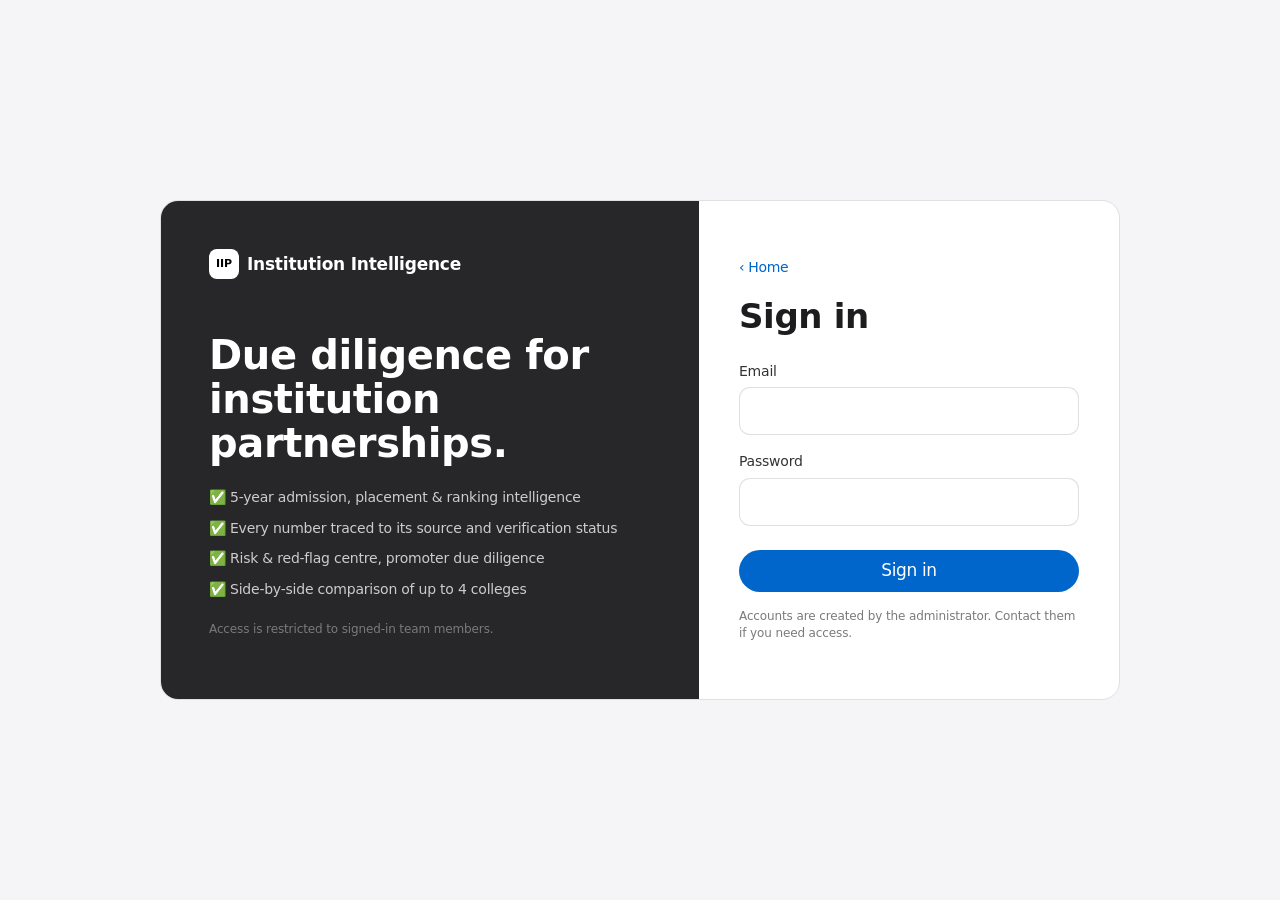
==== commit 056b002d: "Add animated landing page, custom cursor and motion layer; move search to search.html Co-Authored-By" ====
--- a/frontend/compare.html
+++ b/frontend/compare.html
@@ -7,15 +7,16 @@
   <link rel="preconnect" href="https://fonts.googleapis.com">
   <link href="https://fonts.googleapis.com/css2?family=Inter:wght@300;400;600;700&display=swap" rel="stylesheet">
   <link rel="stylesheet" href="css/styles.css">
+  <link rel="stylesheet" href="css/motion.css">
 </head>
 <body>
   <header class="topbar">
-    <a class="logo" href="index.html">
+    <a class="logo" href="search.html">
       <span class="logo-mark">IIP</span>
       <span>Institution Intelligence<small>One Search. One Profile. One Executive View.</small></span>
     </a>
     <nav class="topnav">
-      <a href="index.html">Search</a>
+      <a href="search.html">Search</a>
       <a href="compare.html" class="active">Compare</a>
     </nav>
     <div class="user-menu" id="userMenu"></div>
@@ -24,7 +25,7 @@
   <div class="subnav">
     <span class="subnav-title">Compare</span>
     <div class="subnav-actions">
-      <a href="index.html">Find institutions</a>
+      <a href="search.html">Find institutions</a>
       <button type="button" class="btn" onclick="window.print()">Print comparison</button>
     </div>
   </div>
@@ -48,6 +49,7 @@
   <script src="js/config.js"></script>
   <script src="js/utils.js"></script>
   <script src="js/auth.js"></script>
+  <script src="js/motion.js"></script>
   <script src="js/api.js"></script>
   <script src="js/risk.js"></script>
   <script src="js/charts.js"></script>
--- a/frontend/css/styles.css
+++ b/frontend/css/styles.css
@@ -469,6 +469,7 @@
 .auth-brand ul { list-style: none; padding: 0; margin: 0; display: grid; gap: 10px; color: var(--body-muted-dark); font-size: 14px; letter-spacing: -0.224px; }
 .auth-brand .small { color: var(--ink-48); margin-top: auto; }
 .auth-card { padding: 48px 40px; display: flex; flex-direction: column; justify-content: center; }
+.back-home { font-size: 14px; color: var(--primary); margin-bottom: 18px; align-self: flex-start; }
 .auth-title { font-size: 34px; line-height: 1.2; letter-spacing: -0.374px; margin: 0 0 24px; }
 .auth-form { display: grid; gap: 16px; }
 .auth-form[hidden] { display: none; }
--- a/frontend/css/motion.css
+++ b/frontend/css/motion.css
@@ -0,0 +1,162 @@
+/*
+ * Motion layer — loaded after styles.css. Initial "hidden" states only apply under
+ * html.motion (added by js/motion.js), so content stays visible if JS fails or the
+ * user prefers reduced motion.
+ */
+:root {
+  --ease-out: cubic-bezier(.2, .7, .2, 1);
+  --ease-spring: cubic-bezier(.34, 1.4, .64, 1);
+}
+
+/* ------------------------------------------------------------ page transitions */
+@view-transition { navigation: auto; }
+::view-transition-old(root) { animation: vt-out .28s ease both; }
+::view-transition-new(root) { animation: vt-in .42s var(--ease-out) both; }
+.topbar { view-transition-name: global-nav; }
+@keyframes vt-out { to { opacity: 0; transform: translateY(-6px); } }
+@keyframes vt-in { from { opacity: 0; transform: translateY(10px); } }
+
+/* ------------------------------------------------------------ custom cursor */
+.has-cursor, .has-cursor * { cursor: none !important; }
+.has-cursor input:not([type="checkbox"]):not([type="radio"]):not([type="submit"]),
+.has-cursor textarea { cursor: text !important; }
+
+.cursor-dot, .cursor-ring {
+  position: fixed; left: 0; top: 0; z-index: 10000; pointer-events: none;
+  opacity: 0; transition: opacity .25s ease;
+}
+.cursor-on .cursor-dot, .cursor-on .cursor-ring { opacity: 1; }
+.cursor-dot::before, .cursor-ring::before { content: ''; position: absolute; border-radius: 50%; }
+.cursor-dot::before {
+  width: 6px; height: 6px; left: -3px; top: -3px; background: var(--primary);
+  transition: transform .2s var(--ease-out), background .2s;
+}
+.cursor-ring::before {
+  width: 34px; height: 34px; left: -17px; top: -17px;
+  border: 1.5px solid rgba(0, 102, 204, .45);
+  transition: transform .35s var(--ease-spring), border-color .25s, background-color .25s;
+}
+.cursor-hover .cursor-ring::before { transform: scale(1.55); border-color: rgba(0, 102, 204, .25); background-color: rgba(0, 102, 204, .06); }
+.cursor-hover .cursor-dot::before { transform: scale(.6); }
+.cursor-down .cursor-ring::before { transform: scale(.82); }
+.cursor-hover.cursor-down .cursor-ring::before { transform: scale(1.3); }
+.cursor-dark .cursor-dot::before { background: var(--primary-on-dark); }
+.cursor-dark .cursor-ring::before { border-color: rgba(41, 151, 255, .55); }
+.cursor-dark.cursor-hover .cursor-ring::before { background-color: rgba(41, 151, 255, .1); }
+.cursor-text .cursor-dot, .cursor-text .cursor-ring { opacity: 0 !important; }
+
+/* ------------------------------------------------------------ page entrance */
+.motion body > :not(.cursor-dot):not(.cursor-ring) { transition: opacity .5s ease; }
+.motion:not(.page-ready) body > .topbar ~ * { opacity: 0; }
+
+/* ------------------------------------------------------------ reveal on scroll */
+.motion :is([data-reveal], .card, .inst-card, .kpi, .panel, .flag, .variance, .timeline,
+  .section-head, .picker, .empty, .source-layer, .risk-list li) {
+  transition: opacity .75s var(--ease-out) var(--d, 0ms), transform .75s var(--ease-out) var(--d, 0ms),
+    border-color .25s ease, background-color .25s ease;
+}
+.motion :is([data-reveal], .card, .inst-card, .kpi, .panel, .flag, .variance, .timeline,
+  .section-head, .picker, .empty, .source-layer, .risk-list li):not(.in) {
+  opacity: 0; transform: translateY(22px);
+}
+.motion [data-reveal="fade"]:not(.in) { transform: none; }
+.motion [data-reveal="scale"]:not(.in) { transform: scale(.94); }
+.motion [data-reveal="left"]:not(.in) { transform: translateX(-28px); }
+.motion [data-reveal="right"]:not(.in) { transform: translateX(28px); }
+/* table rows: fade only */
+.motion .cmp-table tbody tr { transition: opacity .6s ease var(--d, 0ms); }
+.motion .cmp-table tbody tr:not(.in) { opacity: 0; }
+
+/* ------------------------------------------------------------ charts draw in */
+.motion .chart .bar {
+  transform-box: fill-box; transform-origin: 50% 100%; transform: scaleY(0);
+  transition: transform .9s var(--ease-out) calc(var(--i, 0) * 70ms);
+}
+.motion .chart.in .bar { transform: scaleY(1); }
+.motion .chart .line[pathLength] { stroke-dasharray: 1; stroke-dashoffset: 1; transition: stroke-dashoffset 1.4s cubic-bezier(.4, 0, .2, 1) .25s; }
+.motion .chart.in .line[pathLength] { stroke-dashoffset: 0; }
+.motion .chart .line.dashed { opacity: 0; transition: opacity .9s ease .7s; }
+.motion .chart.in .line.dashed { opacity: 1; }
+.motion .chart circle, .motion .chart .pt-label { opacity: 0; transition: opacity .45s ease calc(.6s + var(--i, 0) * 90ms); }
+.motion .chart.in circle, .motion .chart.in .pt-label { opacity: 1; }
+.motion .hbars .hbar-fill { transform: scaleX(0); transform-origin: 0 50%; transition: transform 1.1s var(--ease-out) calc(var(--i, 0) * 55ms); }
+.motion .hbars.in .hbar-fill { transform: none; }
+.motion .donut-wrap .donut { opacity: 0; transform: rotate(-120deg) scale(.8); transition: transform 1.2s var(--ease-out), opacity .6s ease; }
+.motion .donut-wrap.in .donut { opacity: 1; transform: none; }
+.motion .donut-legend li { transition: opacity .5s ease, transform .5s var(--ease-out); }
+.motion .donut-wrap:not(.in) .donut-legend li { opacity: 0; transform: translateX(10px); }
+.motion .donut-wrap.in .donut-legend li:nth-child(2) { transition-delay: .08s; }
+.motion .donut-wrap.in .donut-legend li:nth-child(3) { transition-delay: .16s; }
+.motion .donut-wrap.in .donut-legend li:nth-child(4) { transition-delay: .24s; }
+.motion .donut-wrap.in .donut-legend li:nth-child(5) { transition-delay: .32s; }
+
+/* ------------------------------------------------------------ interactive feedback */
+.btn { transition: transform .15s ease, translate .35s var(--ease-out), background-color .2s ease; }
+.btn:hover { background: #0077ed; }
+.btn.is-magnet { transition: transform .15s ease, translate .12s linear, background-color .2s ease; }
+.btn-ghost { transition: transform .15s ease, background-color .2s ease, color .2s ease; }
+.btn-ghost:hover:not(:disabled) { background: var(--accent-soft); }
+.profile-head .btn-ghost:hover:not(:disabled) { background: rgba(41, 151, 255, .12); }
+.chip { transition: transform .15s ease, border-color .2s ease, background-color .2s ease; }
+.chip:hover { border-color: var(--ink-48); }
+
+.inst-card.in:hover { transform: translateY(-4px); border-color: #c7c7cc; }
+.motion .inst-card { transition: opacity .75s var(--ease-out) var(--d, 0ms), transform .45s var(--ease-out), border-color .25s ease; }
+.inst-card .stats b { transition: color .25s ease; }
+.inst-card:hover .stats b { color: var(--primary); }
+.cmp-toggle { transition: transform .15s ease, border-color .2s ease; }
+.cmp-toggle:active { transform: scale(.95); }
+
+.kpi { transition: transform .35s var(--ease-out), background-color .25s ease; }
+.kpi.in:hover { transform: translateY(-2px); background: #efeff2; }
+.flag.in:hover { transform: translateX(3px); }
+
+.sidenav a { transition: color .2s ease, background-color .25s ease, padding-left .3s var(--ease-out); }
+.sidenav a.active { padding-left: 16px; }
+.topnav a, .subnav-actions a { transition: color .2s ease; }
+
+table.data tbody tr { transition: background-color .2s ease; }
+table.data tbody tr:hover { background: var(--pearl); }
+.cmp-table td.best { transition: background-color .4s ease; }
+
+.pick-chip { animation: chip-in .45s var(--ease-spring) both; }
+@keyframes chip-in { from { opacity: 0; transform: scale(.85); } }
+
+.compare-tray:not([hidden]) { animation: tray-up .5s var(--ease-out) both; }
+@keyframes tray-up { from { transform: translateY(100%); } }
+
+.suggest { transform-origin: top center; }
+.suggest[style*="block"] { animation: drop-in .22s var(--ease-out) both; }
+@keyframes drop-in { from { opacity: 0; transform: translateY(-6px) scale(.98); } }
+
+.alert:not([hidden]) { animation: shake-in .4s var(--ease-out) both; }
+@keyframes shake-in { 0% { opacity: 0; transform: translateY(-6px); } 60% { transform: translateX(3px); } 100% { opacity: 1; transform: none; } }
+
+/* Evidence tooltip: fade + rise instead of snapping */
+.ev-tip { display: block; opacity: 0; visibility: hidden; transform: translate(-50%, 6px); transition: opacity .18s ease, transform .22s var(--ease-out), visibility .18s; }
+.ev:hover .ev-tip, .ev:focus .ev-tip { opacity: 1; visibility: visible; transform: translate(-50%, 0); }
+.ev-dot { transition: transform .25s var(--ease-spring); }
+.ev:hover .ev-dot { transform: scale(1.6); }
+
+/* Loading shimmer */
+.loading { position: relative; }
+.motion .loading::after {
+  content: ''; display: block; width: 120px; height: 3px; margin: 18px auto 0; border-radius: 3px;
+  background: linear-gradient(90deg, transparent, var(--primary), transparent); background-size: 200% 100%;
+  animation: shimmer 1.1s linear infinite;
+}
+@keyframes shimmer { from { background-position: 200% 0; } to { background-position: -200% 0; } }
+
+/* Profile hero entrance */
+.motion .profile-hero:not([hidden]) .profile-head > * { animation: rise .8s var(--ease-out) both; }
+.motion .profile-hero:not([hidden]) .profile-head > :last-child { animation-delay: .15s; }
+@keyframes rise { from { opacity: 0; transform: translateY(18px); } }
+
+/* ------------------------------------------------------------ reduced motion / print */
+@media (prefers-reduced-motion: reduce) {
+  *, *::before, *::after { animation-duration: .001ms !important; animation-iteration-count: 1 !important; transition-duration: .001ms !important; scroll-behavior: auto !important; }
+}
+@media print {
+  .cursor-dot, .cursor-ring { display: none !important; }
+  .motion * { opacity: 1 !important; transform: none !important; stroke-dashoffset: 0 !important; }
+}
